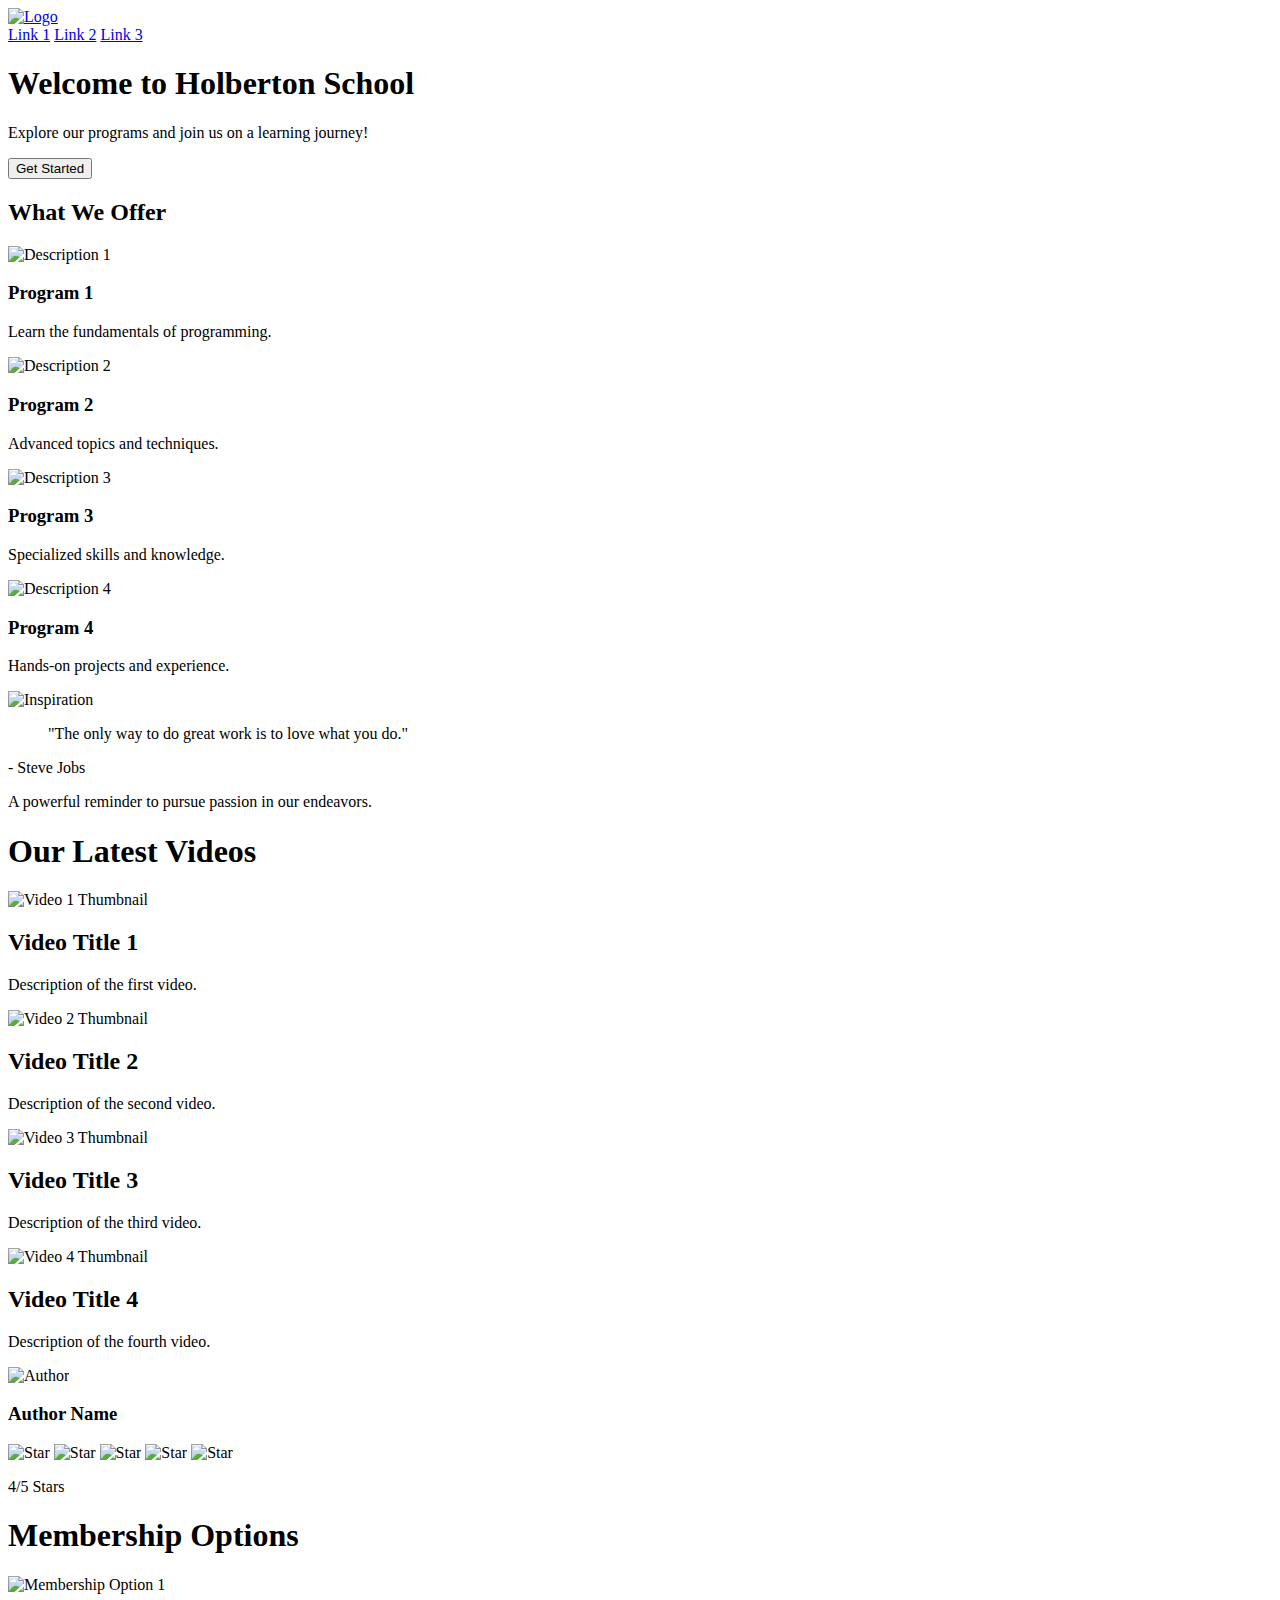
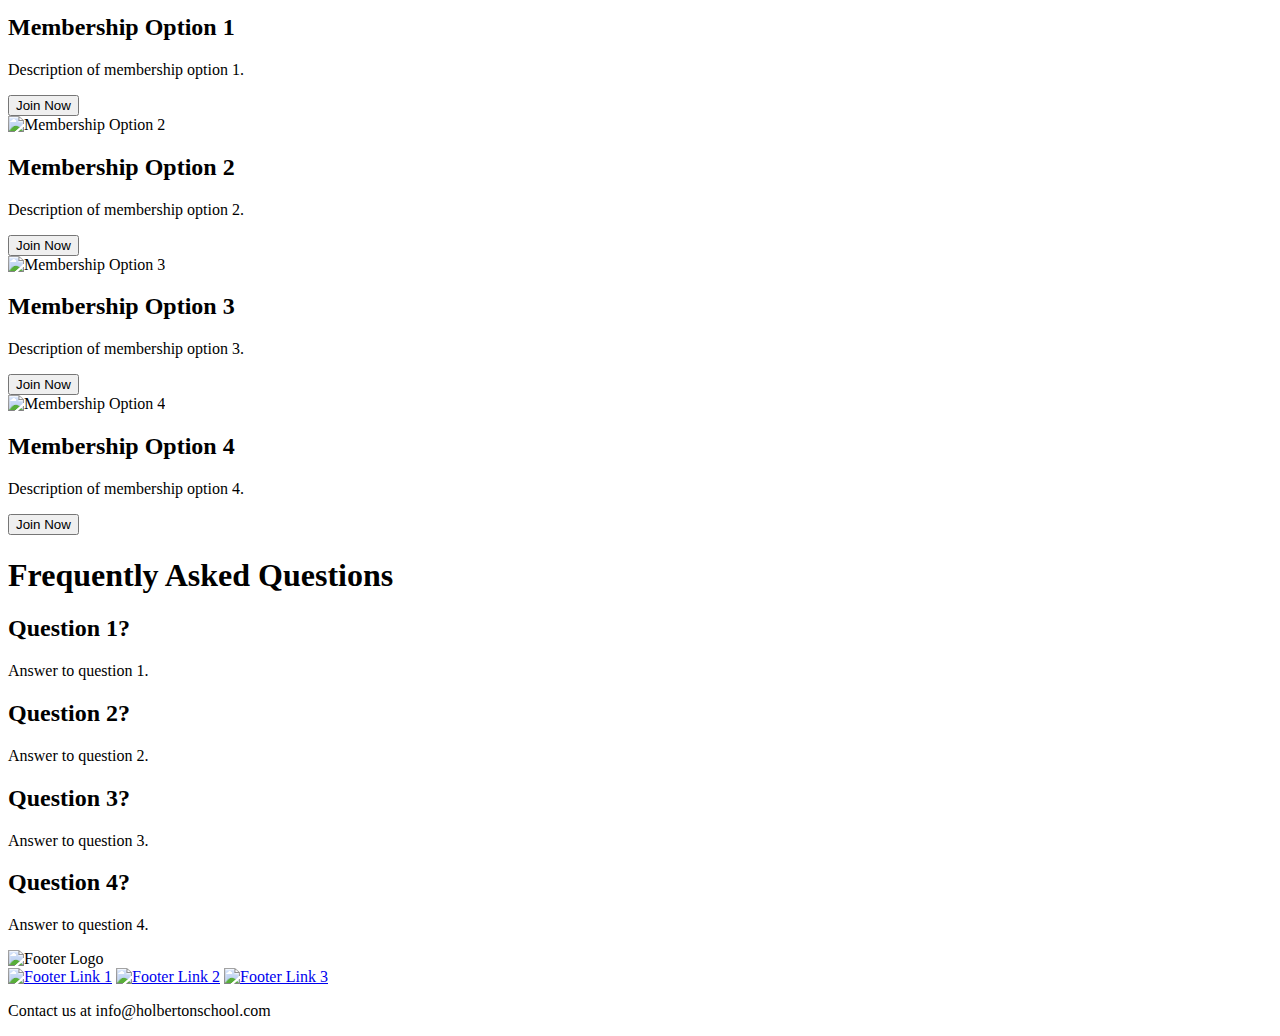
==== css_advanced/index.html @ cd51c235 "task 0" ====
<!DOCTYPE html>
<html lang="en">
<head>
    <meta charset="UTF-8">
    <meta name="viewport" content="width=device-width, initial-scale=1.0">
    <title>Holberton School</title>
</head>
<body>
    <header>
        <div>
            <a href="/">
                <img src="logo.png" alt="Logo" />
            </a>
            <div>
                <a href="#link1">Link 1</a>
                <a href="#link2">Link 2</a>
                <a href="#link3">Link 3</a>
            <div>
        </div>

        <section>
            <!-- First Block -->
            <div>
                <h1>Welcome to Holberton School</h1>
                <p>Explore our programs and join us on a learning journey!</p>
                <button>Get Started</button>
            </div>

            <!-- Second Block -->
            <div>
                <h2>What We Offer</h2>
                <div>
                    <!-- Each block within the second section -->
                    <div>
                        <img src="images/image3.jpg" alt="Description 1" />
                        <h3>Program 1</h3>
                        <p>Learn the fundamentals of programming.</p>
                    </div>
                    <div>
                        <img src="images/image4.jpg" alt="Description 2" />
                        <h3>Program 2</h3>
                        <p>Advanced topics and techniques.</p>
                    </div>
                    <div>
                        <img src="images/image5.jpg" alt="Description 3" />
                        <h3>Program 3</h3>
                        <p>Specialized skills and knowledge.</p>
                    </div>
                    <div>
                        <img src="images/image5.jpg" alt="Description 4" />
                        <h3>Program 4</h3>
                        <p>Hands-on projects and experience.</p>
                    </div>
                </div>
            </div>
        </section>
    </header>
    
    <main>
        <!-- Quote Section -->
        <section>
            <div>
                <img src="images/quote-image.jpg" alt="Inspiration" />
                <div>
                    <blockquote>
                        "The only way to do great work is to love what you do."
                    </blockquote>
                    <p>- Steve Jobs</p>
                    <p>A powerful reminder to pursue passion in our endeavors.</p>
                </div>
            </div>
        </section>

        <!-- Videos Section -->
        <section>
            <h1>Our Latest Videos</h1>
            <div>
                <!-- Video Block 1 -->
                <div>
                    <img src="images/video1-thumbnail.jpg" alt="Video 1 Thumbnail" />
                    <h2>Video Title 1</h2>
                    <p>Description of the first video.</p>
                </div>
                <!-- Video Block 2 -->
                <div>
                    <img src="images/video2-thumbnail.jpg" alt="Video 2 Thumbnail" />
                    <h2>Video Title 2</h2>
                    <p>Description of the second video.</p>
                </div>
                <!-- Video Block 3 -->
                <div>
                    <img src="images/video3-thumbnail.jpg" alt="Video 3 Thumbnail" />
                    <h2>Video Title 3</h2>
                    <p>Description of the third video.</p>
                </div>
                <!-- Video Block 4 -->
                <div>
                    <img src="images/video4-thumbnail.jpg" alt="Video 4 Thumbnail" />
                    <h2>Video Title 4</h2>
                    <p>Description of the fourth video.</p>
                </div>
            </div>

            <!-- Author Information -->
            <div>
                <img src="images/author-image.jpg" alt="Author" />
                <h3>Author Name</h3>
                <div>
                    <!-- Star images for rating -->
                    <img src="images/star-filled.jpg" alt="Star" />
                    <img src="images/star-filled.jpg" alt="Star" />
                    <img src="images/star-filled.jpg" alt="Star" />
                    <img src="images/star-filled.jpg" alt="Star" />
                    <img src="images/star-empty.jpg" alt="Star" />
                    <p>4/5 Stars</p>
                </div>
            </div>
        </section>

        <!-- Membership Section -->
        <section>
            <h1>Membership Options</h1>
            <div>
                <!-- Membership Block 1 -->
                <div>
                    <img src="images/membership1.jpg" alt="Membership Option 1" />
                    <h2>Membership Option 1</h2>
                    <p>Description of membership option 1.</p>
                    <button>Join Now</button>
                </div>
                <!-- Membership Block 2 -->
                <div>
                    <img src="images/membership2.jpg" alt="Membership Option 2" />
                    <h2>Membership Option 2</h2>
                    <p>Description of membership option 2.</p>
                    <button>Join Now</button>
                </div>
                <!-- Membership Block 3 -->
                <div>
                    <img src="images/membership3.jpg" alt="Membership Option 3" />
                    <h2>Membership Option 3</h2>
                    <p>Description of membership option 3.</p>
                    <button>Join Now</button>
                </div>
                <!-- Membership Block 4 -->
                <div>
                    <img src="images/membership4.jpg" alt="Membership Option 4" />
                    <h2>Membership Option 4</h2>
                    <p>Description of membership option 4.</p>
                    <button>Join Now</button>
                </div>
            </div>
        </section>

        <!-- FAQ Section -->
        <section>
            <h1>Frequently Asked Questions</h1>
            <div>
                <!-- Row Block 1 -->
                <div>
                    <!-- Item Block 1 -->
                    <div>
                        <h2>Question 1?</h2>
                        <p>Answer to question 1.</p>
                    </div>
                    <!-- Item Block 2 -->
                    <div>
                        <h2>Question 2?</h2>
                        <p>Answer to question 2.</p>
                    </div>
                </div>
                <!-- Row Block 2 -->
                <div>
                    <!-- Item Block 3 -->
                    <div>
                        <h2>Question 3?</h2>
                        <p>Answer to question 3.</p>
                    </div>
                    <!-- Item Block 4 -->
                    <div>
                        <h2>Question 4?</h2>
                        <p>Answer to question 4.</p>
                    </div>
                </div>
            </div>
        </section>
    </main>

    <!-- Footer -->
    <footer>
        <div>
            <div>
                <img src="images/footer-logo.png" alt="Footer Logo" />
                <div>
                    <a href="#"><img src="images/footer-link1.jpg" alt="Footer Link 1" /></a>
                    <a href="#"><img src="images/footer-link2.jpg" alt="Footer Link 2" /></a>
                    <a href="#"><img src="images/footer-link3.jpg" alt="Footer Link 3" /></a>
                    <p>Contact us at info@holbertonschool.com</p>
                </div>
            </div>
        </div>
    </footer>
</body>
</html>
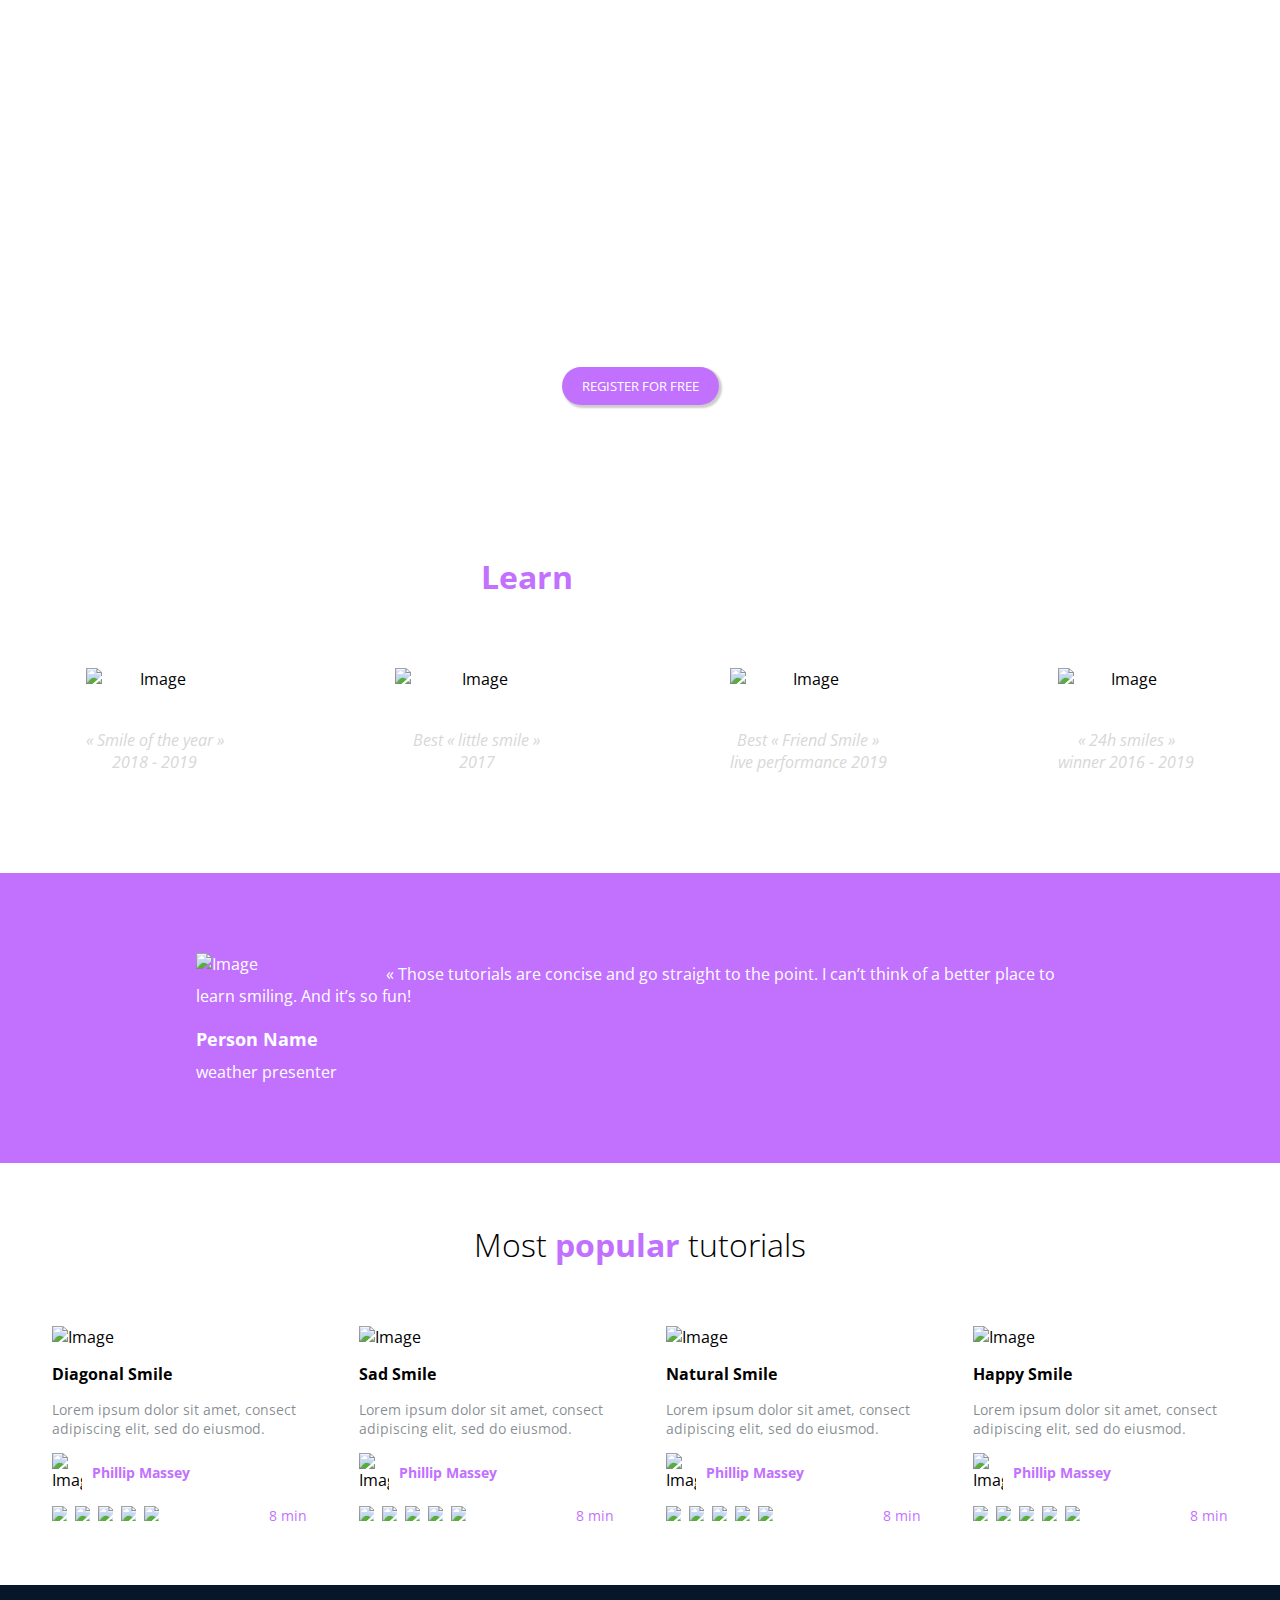
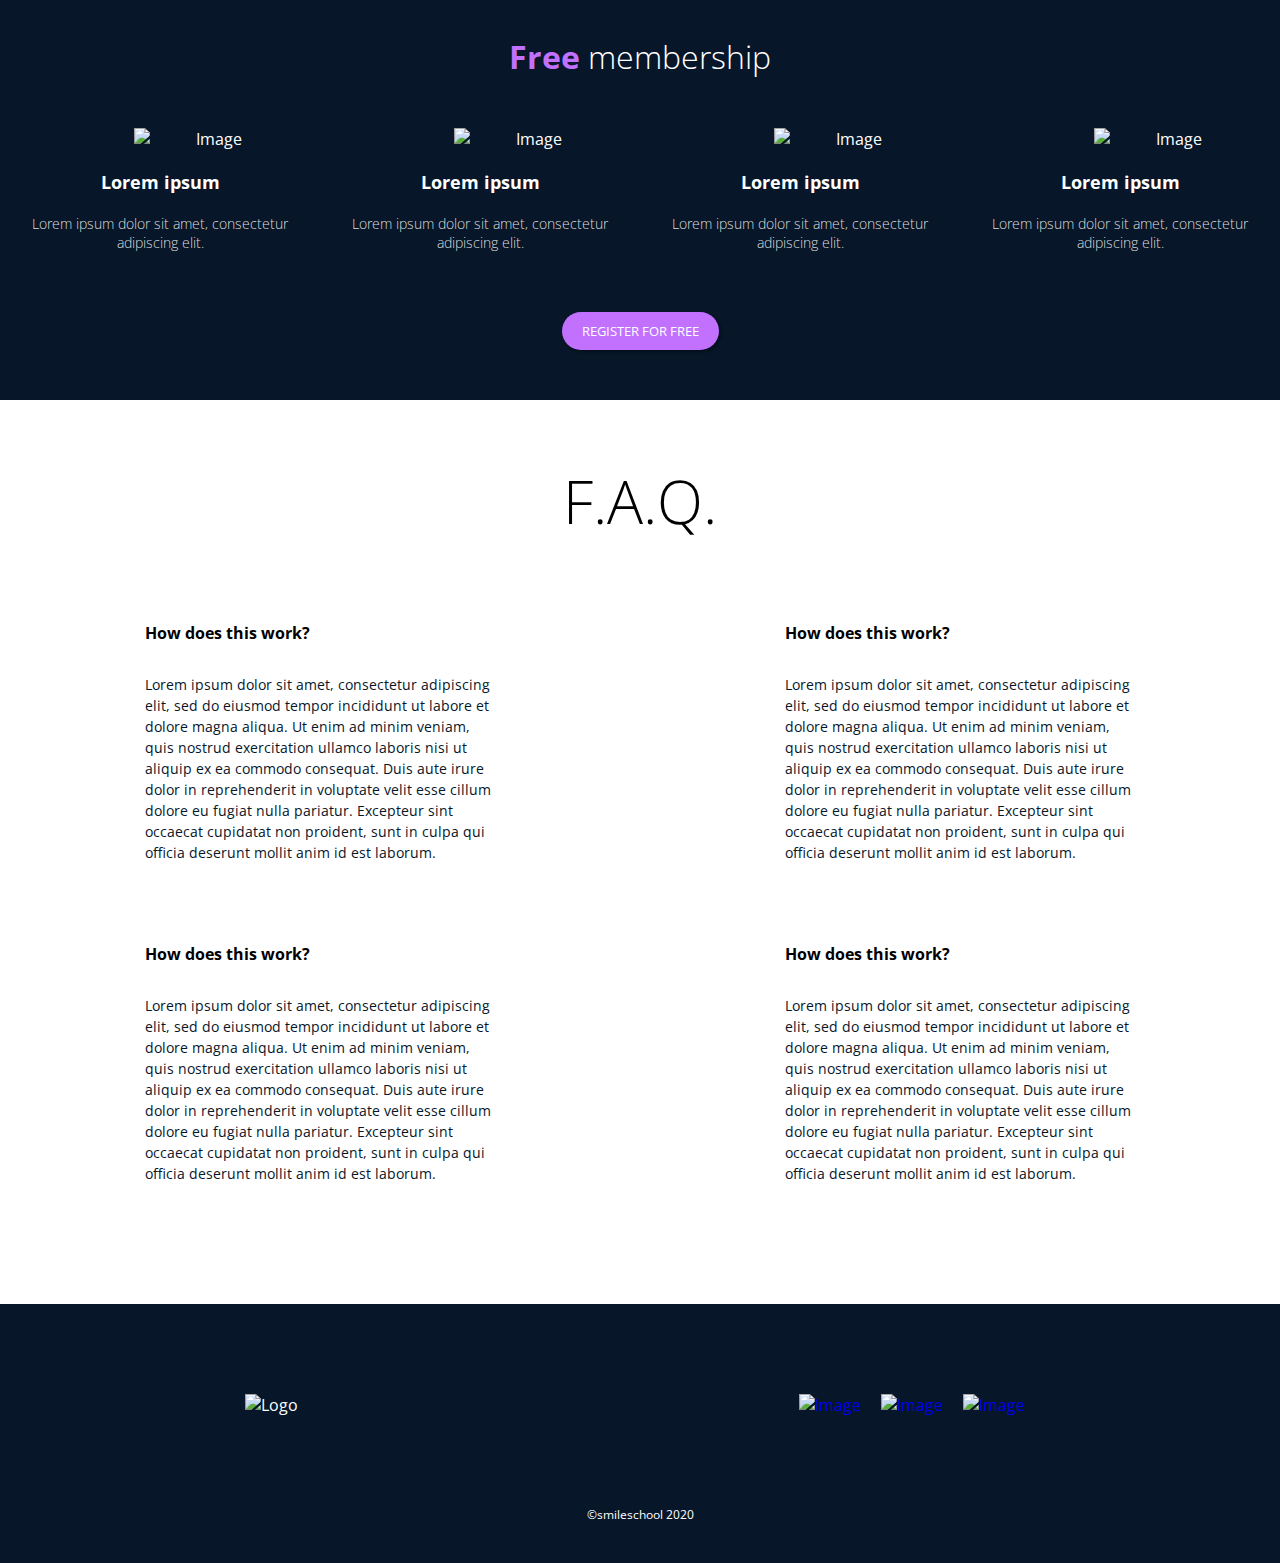
==== commit 129ddf82: "Add all the tasks" ====
--- a/css_advanced/index.html
+++ b/css_advanced/index.html
@@ -1,204 +1,355 @@
 <!DOCTYPE html>
 <html lang="en">
-<head>
-    <meta charset="UTF-8">
-    <meta name="viewport" content="width=device-width, initial-scale=1.0">
-    <title>Holberton School</title>
-</head>
-<body>
-    <header>
-        <div>
-            <a href="/">
-                <img src="logo.png" alt="Logo" />
-            </a>
+    <head>
+        <meta charset="UTF-8" />
+        <meta name="viewport" content="width=device-width, initial-scale=1.0" />
+        <title>Document</title>
+        <link rel="stylesheet" href="styles.css" />
+    </head>
+    <body>
+        <header>
             <div>
-                <a href="#link1">Link 1</a>
-                <a href="#link2">Link 2</a>
-                <a href="#link3">Link 3</a>
+                <a href="#"><img src="./assets/logo.png" alt="" /></a>
+                <div>
+                    <a href="#">Courses</a>
+                    <a href="#">Pricing</a>
+                    <a href="#">Login</a>
+                </div>
+            </div>
+        </header>
+
+        <main>
+            <section>
+                <div>
+                    <h1>Get schooled</h1>
+                    <p class="sub-title">Smiles Grin Laugh</p>
+                    <button>Register for free</button>
+                </div>
+
+                <div>
+                    <h2><span>Learn</span> from the pros</h2>
+
+                    <div>
+                        <div>
+                            <img src="./assets/1.png" alt="Image" />
+                            <h3>Phillip Massey</h3>
+                            <p>
+                                « Smile of the year » <br />
+                                2018 - 2019
+                            </p>
+                        </div>
+
+                        <div>
+                            <img src="./assets/2.png" alt="Image" />
+                            <h3>Nannie Lawrence</h3>
+                            <p>
+                                Best « little smile » <br />
+                                2017
+                            </p>
+                        </div>
+
+                        <div>
+                            <img src="./assets/3.png" alt="Image" />
+                            <h3>Bruce Walters</h3>
+                            <p>
+                                Best « Friend Smile » <br />
+                                live performance 2019
+                            </p>
+                        </div>
+
+                        <div>
+                            <img src="./assets/4.png" alt="Image" />
+                            <h3>Henry Hughes</h3>
+                            <p>
+                                « 24h smiles » <br />
+                                winner 2016 - 2019
+                            </p>
+                        </div>
+                    </div>
+                </div>
+            </section>
+
+            <section>
+                <div>
+                    <img src="./assets/5.png" alt="Image" />
+                    <div>
+                        <blockquote>
+                            « Those tutorials are concise and go straight to the
+                            point. I can’t think of a better place to learn
+                            smiling. And it’s so fun!
+                        </blockquote>
+                        <p class="author">Person Name</p>
+                        <p>weather presenter</p>
+                    </div>
+                </div>
+            </section>
+
+            <section>
+                <h1>Most <span>popular</span> tutorials</h1>
+
+                <div class="vd-block">
+                    <!-- Video block -->
+                    <div class="vd">
+                        <img src="./assets/6.png" alt="Image" />
+                        <h2>Diagonal Smile</h2>
+                        <p>
+                            Lorem ipsum dolor sit amet, consect adipiscing elit,
+                            sed do eiusmod.
+                        </p>
+                        <!-- Block for Author -->
+                        <div class="vd-author">
+                            <img src="./assets/1.png" alt="Image" />
+                            <h3>Phillip Massey</h3>
+                        </div>
+                        <!-- Block for rating -->
+                        <div class="vd-rat">
+                            <div>
+                                <img src="./assets/star.png" alt="Star" />
+                                <img src="./assets/star.png" alt="Star" />
+                                <img src="./assets/star.png" alt="Star" />
+                                <img src="./assets/star.png" alt="Star" />
+                                <img src="./assets/blank_star.png" alt="Star" />
+                            </div>
+                            <p>8 min</p>
+                        </div>
+                    </div>
+
+                    <!-- Video block -->
+                    <div class="vd">
+                        <img src="./assets/7.png" alt="Image" />
+                        <h2>Sad Smile</h2>
+                        <p>
+                            Lorem ipsum dolor sit amet, consect adipiscing elit,
+                            sed do eiusmod.
+                        </p>
+                        <!-- Block for Author -->
+                        <div class="vd-author">
+                            <img src="./assets/1.png" alt="Image" />
+                            <h3>Phillip Massey</h3>
+                        </div>
+                        <!-- Block for rating -->
+                        <div class="vd-rat">
+                            <div>
+                                <img src="./assets/star.png" alt="Star" />
+                                <img src="./assets/star.png" alt="Star" />
+                                <img src="./assets/star.png" alt="Star" />
+                                <img src="./assets/star.png" alt="Star" />
+                                <img src="./assets/blank_star.png" alt="Star" />
+                            </div>
+                            <p>8 min</p>
+                        </div>
+                    </div>
+
+                    <!-- Video block -->
+                    <div class="vd">
+                        <img src="./assets/8.png" alt="Image" />
+                        <h2>Natural Smile</h2>
+                        <p>
+                            Lorem ipsum dolor sit amet, consect adipiscing elit,
+                            sed do eiusmod.
+                        </p>
+                        <!-- Block for Author -->
+                        <div class="vd-author">
+                            <img src="./assets/1.png" alt="Image" />
+                            <h3>Phillip Massey</h3>
+                        </div>
+                        <!-- Block for rating -->
+                        <div class="vd-rat">
+                            <div>
+                                <img src="./assets/star.png" alt="Star" />
+                                <img src="./assets/star.png" alt="Star" />
+                                <img src="./assets/star.png" alt="Star" />
+                                <img src="./assets/star.png" alt="Star" />
+                                <img src="./assets/blank_star.png" alt="Star" />
+                            </div>
+                            <p>8 min</p>
+                        </div>
+                    </div>
+
+                    <!-- Video block -->
+                    <div class="vd">
+                        <img src="./assets/9.png" alt="Image" />
+                        <h2>Happy Smile</h2>
+                        <p>
+                            Lorem ipsum dolor sit amet, consect adipiscing elit,
+                            sed do eiusmod.
+                        </p>
+                        <!-- Block for Author -->
+                        <div class="vd-author">
+                            <img src="./assets/1.png" alt="Image" />
+                            <h3>Phillip Massey</h3>
+                        </div>
+                        <!-- Block for rating -->
+                        <div class="vd-rat">
+                            <div>
+                                <img src="./assets/star.png" alt="Star" />
+                                <img src="./assets/star.png" alt="Star" />
+                                <img src="./assets/star.png" alt="Star" />
+                                <img src="./assets/star.png" alt="Star" />
+                                <img src="./assets/blank_star.png" alt="Star" />
+                            </div>
+                            <p>8 min</p>
+                        </div>
+                    </div>
+                </div>
+            </section>
+
+            <!-- Membership section -->
+            <section>
+                <h1><span>Free</span> membership</h1>
+
+                <div>
+                    <!-- Membership block -->
+                    <div>
+                        <img src="./assets/smile.png" alt="Image" />
+                        <h2>Lorem ipsum</h2>
+                        <p>
+                            Lorem ipsum dolor sit amet, consectetur adipiscing
+                            elit.
+                        </p>
+                    </div>
+
+                    <!-- Membership block -->
+                    <div>
+                        <img src="./assets/smile.png" alt="Image" />
+                        <h2>Lorem ipsum</h2>
+                        <p>
+                            Lorem ipsum dolor sit amet, consectetur adipiscing
+                            elit.
+                        </p>
+                    </div>
+
+                    <!-- Membership block -->
+                    <div>
+                        <img src="./assets/smile.png" alt="Image" />
+                        <h2>Lorem ipsum</h2>
+                        <p>
+                            Lorem ipsum dolor sit amet, consectetur adipiscing
+                            elit.
+                        </p>
+                    </div>
+
+                    <!-- Membership block -->
+                    <div>
+                        <img src="./assets/smile.png" alt="Image" />
+                        <h2>Lorem ipsum</h2>
+                        <p>
+                            Lorem ipsum dolor sit amet, consectetur adipiscing
+                            elit.
+                        </p>
+                    </div>
+                </div>
+
+                <button>REGISTER FOR FREE</button>
+            </section>
+
+            <!-- FAQ Section -->
+            <section>
+                <h1 class="title">F.A.Q.</h1>
+
+                <div class="block">
+                    <!-- Row block -->
+                    <div class="row">
+                        <!-- item block -->
+                        <div>
+                            <h2>How does this work?</h2>
+                            <p>
+                                Lorem ipsum dolor sit amet, consectetur
+                                adipiscing elit, sed do eiusmod tempor
+                                incididunt ut labore et dolore magna aliqua. Ut
+                                enim ad minim veniam, quis nostrud exercitation
+                                ullamco laboris nisi ut aliquip ex ea commodo
+                                consequat. Duis aute irure dolor in
+                                reprehenderit in voluptate velit esse cillum
+                                dolore eu fugiat nulla pariatur. Excepteur sint
+                                occaecat cupidatat non proident, sunt in culpa
+                                qui officia deserunt mollit anim id est laborum.
+                            </p>
+                        </div>
+
+                        <!-- item block -->
+                        <div>
+                            <h2>How does this work?</h2>
+                            <p>
+                                Lorem ipsum dolor sit amet, consectetur
+                                adipiscing elit, sed do eiusmod tempor
+                                incididunt ut labore et dolore magna aliqua. Ut
+                                enim ad minim veniam, quis nostrud exercitation
+                                ullamco laboris nisi ut aliquip ex ea commodo
+                                consequat. Duis aute irure dolor in
+                                reprehenderit in voluptate velit esse cillum
+                                dolore eu fugiat nulla pariatur. Excepteur sint
+                                occaecat cupidatat non proident, sunt in culpa
+                                qui officia deserunt mollit anim id est laborum.
+                            </p>
+                        </div>
+                    </div>
+
+                    <!-- Row block -->
+                    <div class="row">
+                        <!-- item block -->
+                        <div>
+                            <h2>How does this work?</h2>
+                            <p>
+                                Lorem ipsum dolor sit amet, consectetur
+                                adipiscing elit, sed do eiusmod tempor
+                                incididunt ut labore et dolore magna aliqua. Ut
+                                enim ad minim veniam, quis nostrud exercitation
+                                ullamco laboris nisi ut aliquip ex ea commodo
+                                consequat. Duis aute irure dolor in
+                                reprehenderit in voluptate velit esse cillum
+                                dolore eu fugiat nulla pariatur. Excepteur sint
+                                occaecat cupidatat non proident, sunt in culpa
+                                qui officia deserunt mollit anim id est laborum.
+                            </p>
+                        </div>
+
+                        <!-- item block -->
+                        <div>
+                            <h2>How does this work?</h2>
+                            <p>
+                                Lorem ipsum dolor sit amet, consectetur
+                                adipiscing elit, sed do eiusmod tempor
+                                incididunt ut labore et dolore magna aliqua. Ut
+                                enim ad minim veniam, quis nostrud exercitation
+                                ullamco laboris nisi ut aliquip ex ea commodo
+                                consequat. Duis aute irure dolor in
+                                reprehenderit in voluptate velit esse cillum
+                                dolore eu fugiat nulla pariatur. Excepteur sint
+                                occaecat cupidatat non proident, sunt in culpa
+                                qui officia deserunt mollit anim id est laborum.
+                            </p>
+                        </div>
+                    </div>
+                </div>
+            </section>
+        </main>
+
+        <footer>
             <div>
-        </div>
-
-        <section>
-            <!-- First Block -->
-            <div>
-                <h1>Welcome to Holberton School</h1>
-                <p>Explore our programs and join us on a learning journey!</p>
-                <button>Get Started</button>
+                <!-- row block -->
+                <div class="block">
+                    <div>
+                        <img src="./assets/logo.png" alt="Logo" />
+                    </div>
+
+                    <!-- block -->
+                    <div>
+                        <a href="#"
+                            ><img src="./assets/Facebook_White.png" alt="Image"
+                        /></a>
+                        <a href="#"
+                            ><img src="./assets/Twitter_White.png" alt="Image"
+                        /></a>
+                        <a href="#"
+                            ><img
+                                src="./assets/Instagram_White.png"
+                                alt="Image"
+                        /></a>
+                    </div>
+                </div>
+                <p>©smileschool 2020</p>
             </div>
-
-            <!-- Second Block -->
-            <div>
-                <h2>What We Offer</h2>
-                <div>
-                    <!-- Each block within the second section -->
-                    <div>
-                        <img src="images/image3.jpg" alt="Description 1" />
-                        <h3>Program 1</h3>
-                        <p>Learn the fundamentals of programming.</p>
-                    </div>
-                    <div>
-                        <img src="images/image4.jpg" alt="Description 2" />
-                        <h3>Program 2</h3>
-                        <p>Advanced topics and techniques.</p>
-                    </div>
-                    <div>
-                        <img src="images/image5.jpg" alt="Description 3" />
-                        <h3>Program 3</h3>
-                        <p>Specialized skills and knowledge.</p>
-                    </div>
-                    <div>
-                        <img src="images/image5.jpg" alt="Description 4" />
-                        <h3>Program 4</h3>
-                        <p>Hands-on projects and experience.</p>
-                    </div>
-                </div>
-            </div>
-        </section>
-    </header>
-    
-    <main>
-        <!-- Quote Section -->
-        <section>
-            <div>
-                <img src="images/quote-image.jpg" alt="Inspiration" />
-                <div>
-                    <blockquote>
-                        "The only way to do great work is to love what you do."
-                    </blockquote>
-                    <p>- Steve Jobs</p>
-                    <p>A powerful reminder to pursue passion in our endeavors.</p>
-                </div>
-            </div>
-        </section>
-
-        <!-- Videos Section -->
-        <section>
-            <h1>Our Latest Videos</h1>
-            <div>
-                <!-- Video Block 1 -->
-                <div>
-                    <img src="images/video1-thumbnail.jpg" alt="Video 1 Thumbnail" />
-                    <h2>Video Title 1</h2>
-                    <p>Description of the first video.</p>
-                </div>
-                <!-- Video Block 2 -->
-                <div>
-                    <img src="images/video2-thumbnail.jpg" alt="Video 2 Thumbnail" />
-                    <h2>Video Title 2</h2>
-                    <p>Description of the second video.</p>
-                </div>
-                <!-- Video Block 3 -->
-                <div>
-                    <img src="images/video3-thumbnail.jpg" alt="Video 3 Thumbnail" />
-                    <h2>Video Title 3</h2>
-                    <p>Description of the third video.</p>
-                </div>
-                <!-- Video Block 4 -->
-                <div>
-                    <img src="images/video4-thumbnail.jpg" alt="Video 4 Thumbnail" />
-                    <h2>Video Title 4</h2>
-                    <p>Description of the fourth video.</p>
-                </div>
-            </div>
-
-            <!-- Author Information -->
-            <div>
-                <img src="images/author-image.jpg" alt="Author" />
-                <h3>Author Name</h3>
-                <div>
-                    <!-- Star images for rating -->
-                    <img src="images/star-filled.jpg" alt="Star" />
-                    <img src="images/star-filled.jpg" alt="Star" />
-                    <img src="images/star-filled.jpg" alt="Star" />
-                    <img src="images/star-filled.jpg" alt="Star" />
-                    <img src="images/star-empty.jpg" alt="Star" />
-                    <p>4/5 Stars</p>
-                </div>
-            </div>
-        </section>
-
-        <!-- Membership Section -->
-        <section>
-            <h1>Membership Options</h1>
-            <div>
-                <!-- Membership Block 1 -->
-                <div>
-                    <img src="images/membership1.jpg" alt="Membership Option 1" />
-                    <h2>Membership Option 1</h2>
-                    <p>Description of membership option 1.</p>
-                    <button>Join Now</button>
-                </div>
-                <!-- Membership Block 2 -->
-                <div>
-                    <img src="images/membership2.jpg" alt="Membership Option 2" />
-                    <h2>Membership Option 2</h2>
-                    <p>Description of membership option 2.</p>
-                    <button>Join Now</button>
-                </div>
-                <!-- Membership Block 3 -->
-                <div>
-                    <img src="images/membership3.jpg" alt="Membership Option 3" />
-                    <h2>Membership Option 3</h2>
-                    <p>Description of membership option 3.</p>
-                    <button>Join Now</button>
-                </div>
-                <!-- Membership Block 4 -->
-                <div>
-                    <img src="images/membership4.jpg" alt="Membership Option 4" />
-                    <h2>Membership Option 4</h2>
-                    <p>Description of membership option 4.</p>
-                    <button>Join Now</button>
-                </div>
-            </div>
-        </section>
-
-        <!-- FAQ Section -->
-        <section>
-            <h1>Frequently Asked Questions</h1>
-            <div>
-                <!-- Row Block 1 -->
-                <div>
-                    <!-- Item Block 1 -->
-                    <div>
-                        <h2>Question 1?</h2>
-                        <p>Answer to question 1.</p>
-                    </div>
-                    <!-- Item Block 2 -->
-                    <div>
-                        <h2>Question 2?</h2>
-                        <p>Answer to question 2.</p>
-                    </div>
-                </div>
-                <!-- Row Block 2 -->
-                <div>
-                    <!-- Item Block 3 -->
-                    <div>
-                        <h2>Question 3?</h2>
-                        <p>Answer to question 3.</p>
-                    </div>
-                    <!-- Item Block 4 -->
-                    <div>
-                        <h2>Question 4?</h2>
-                        <p>Answer to question 4.</p>
-                    </div>
-                </div>
-            </div>
-        </section>
-    </main>
-
-    <!-- Footer -->
-    <footer>
-        <div>
-            <div>
-                <img src="images/footer-logo.png" alt="Footer Logo" />
-                <div>
-                    <a href="#"><img src="images/footer-link1.jpg" alt="Footer Link 1" /></a>
-                    <a href="#"><img src="images/footer-link2.jpg" alt="Footer Link 2" /></a>
-                    <a href="#"><img src="images/footer-link3.jpg" alt="Footer Link 3" /></a>
-                    <p>Contact us at info@holbertonschool.com</p>
-                </div>
-            </div>
-        </div>
-    </footer>
-</body>
-</html>
+        </footer>
+    </body>
+</html>--- a/css_advanced/styles.css
+++ b/css_advanced/styles.css
@@ -0,0 +1,347 @@
+@import url("https://fonts.googleapis.com/css2?family=Open+Sans&display=swap");
+
+* {
+    padding: 0;
+    margin: 0;
+    text-decoration: none;
+    font-family: "Open Sans", sans-serif;
+}
+
+body {
+    background-image: url("./assets/background.png");
+    background-repeat: no-repeat;
+    max-height: 100vh;
+    background-position: start;
+    background-size: cover;
+}
+
+/* Start in Header */
+
+header {
+    text-transform: uppercase;
+}
+
+header div {
+    color: white;
+    display: flex;
+    justify-content: space-between;
+    align-items: center;
+    padding: 20px 50px;
+}
+
+header div div a {
+    color: white;
+    margin: 0 30px;
+}
+
+/* End Header Style */
+
+/* Start in first section */
+
+section:nth-child(1) div:nth-child(1) {
+    margin: 60px 0;
+    text-align: center;
+}
+
+section:nth-child(1) div:nth-child(1) h1 {
+    font-size: 120px;
+    color: white;
+}
+
+.sub-title {
+    text-transform: uppercase;
+    color: white;
+    word-spacing: 60px;
+}
+
+/* section:nth-child(1) div:nth-child(1) button { */
+button {
+    background-color: #c271ff;
+    color: white;
+    padding: 10px 20px;
+    margin: 20px;
+    border: 0;
+    border-radius: 20px;
+    text-transform: uppercase;
+    box-shadow: 2px 2px 2px 1px rgba(0, 0, 0, 0.2);
+}
+
+section:nth-child(1) div:nth-child(2) {
+    text-align: center;
+    padding-bottom: 10px;
+}
+
+section:nth-child(1) div:nth-child(2) h2 {
+    padding-top: 70px;
+    font-size: 32px;
+    color: white;
+}
+
+section:nth-child(1) div:nth-child(2) h2 span {
+    color: #c271ff;
+}
+
+section:nth-child(1) div:nth-child(2) div {
+    display: flex;
+    justify-content: space-around;
+    margin: 50px 0;
+}
+
+section:nth-child(1) div:nth-child(2) div div {
+    margin: 20px;
+}
+
+section:nth-child(1) div:nth-child(2) div div,
+img,
+h3,
+p {
+    display: block;
+}
+
+section:nth-child(1) div:nth-child(2) div div h3 {
+    font: bold;
+    color: white;
+    margin: 0.45rem 0;
+}
+
+section:nth-child(1) div:nth-child(2) div div p {
+    color: rgb(215, 215, 215);
+    font-style: italic;
+}
+
+/* End first section */
+
+/* Start Second section */
+
+section:nth-child(2) {
+    background-color: #c271ff;
+    display: flex;
+    justify-content: space-evenly;
+    align-items: center;
+    padding: 80px 0;
+}
+
+section:nth-child(2) div:nth-child(1) {
+    color: white;
+}
+
+section:nth-child(2) blockquote {
+    margin-top: 10px;
+}
+
+.author {
+    font-weight: bold;
+    font-size: large;
+    margin: 20px 0 10px 0;
+}
+
+section:nth-child(2) img {
+    width: 160px;
+    float: left;
+    margin-right: 30px;
+}
+
+/* End Second section */
+
+/* Start third section */
+
+section:nth-child(3) {
+    text-align: center;
+    padding-bottom: 30px;
+}
+
+section:nth-child(3) h1 {
+    font-size: 32px;
+    font-weight: 300;
+    margin: 60px 0;
+}
+
+section:nth-child(3) h1 span {
+    font-weight: bold;
+    color: #c271ff;
+}
+
+.vd-block {
+    display: flex;
+    justify-content: space-evenly;
+    text-align: left;
+}
+
+.vd {
+    max-width: 255px;
+}
+
+.vd h2 {
+    font-size: 16px;
+    margin: 15px 0;
+}
+
+.vd p {
+    color: #07162980;
+    font-size: 14px;
+    margin-bottom: 15px;
+}
+
+.vd-author {
+    display: flex;
+    align-items: center;
+}
+
+.vd-author img {
+    width: 30px;
+}
+
+.vd-author h3 {
+    font-size: 14px;
+    margin-left: 10px;
+    color: #c271ff;
+}
+
+.vd-rat {
+    display: flex;
+    margin: 15px 0;
+    justify-content: space-between;
+}
+
+.vd-rat div img {
+    width: 15px;
+    height: 15px;
+    margin-right: 8px;
+}
+
+.vd-rat div {
+    display: flex;
+}
+
+.vd-rat p {
+    color: #c271ff;
+}
+
+/* End third section */
+
+/* Start membership section */
+
+section:nth-child(4) {
+    text-align: center;
+    background-color: #071629;
+    color: white;
+}
+
+section:nth-child(4) h1 {
+    padding: 50px 0;
+    font-weight: 300;
+}
+
+section:nth-child(4) h1 span {
+    font-weight: bold;
+    color: #c271ff;
+}
+
+section:nth-child(4) div {
+    display: flex;
+    justify-content: space-around;
+}
+
+section:nth-child(4) div div,
+img,
+h2,
+p {
+    display: block;
+}
+
+section:nth-child(4) div div {
+    max-width: 257px;
+}
+
+section:nth-child(4) div div img {
+    text-align: center;
+    margin-left: 40%;
+}
+
+section:nth-child(4) div div h2 {
+    margin: 20px 0;
+    font-size: 18px;
+}
+
+section:nth-child(4) div div p {
+    font-size: 14px;
+    font-weight: 300;
+    color: rgb(221, 221, 221);
+}
+
+section:nth-child(4) button {
+    margin: 60px 0 50px 0;
+}
+
+/* End membership section */
+
+/* Start FAQ section */
+
+section:nth-child(5) {
+    margin: 0 0 60px 0;
+    text-align: center;
+}
+
+section:nth-child(5) .title {
+    font-size: 60px;
+    font-weight: 300;
+    margin: 60px 0;
+}
+
+section:nth-child(5) .block .row {
+    display: flex;
+    justify-content: space-around;
+}
+
+section:nth-child(5) .block .row div {
+    text-align: left;
+    max-width: 350px;
+    margin-bottom: 60px;
+}
+
+section:nth-child(5) .block .row div h2 {
+    margin: 20px 0 30px 0;
+    font-size: 16px;
+    font-weight: 700;
+}
+
+section:nth-child(5) .block .row div p {
+    font-size: 14px;
+    font-weight: 400;
+    color: #071629;
+    line-height: 1.5;
+}
+
+/* End FAQ section */
+
+/* Start in Footer */
+
+footer {
+    background-color: #071629;
+    color: white;
+}
+
+footer .block {
+    display: flex;
+    justify-content: space-around;
+    padding: 90px 0;
+    text-align: center;
+}
+
+footer .block div:nth-child(2) {
+    display: flex;
+}
+
+footer .block div:nth-child(2) a {
+    margin: 0 10px;
+}
+
+footer p {
+    text-align: center;
+    color: white;
+    font-size: 12px;
+    font-weight: 400;
+    padding-bottom: 40px;
+}
+
+/* End in Footer */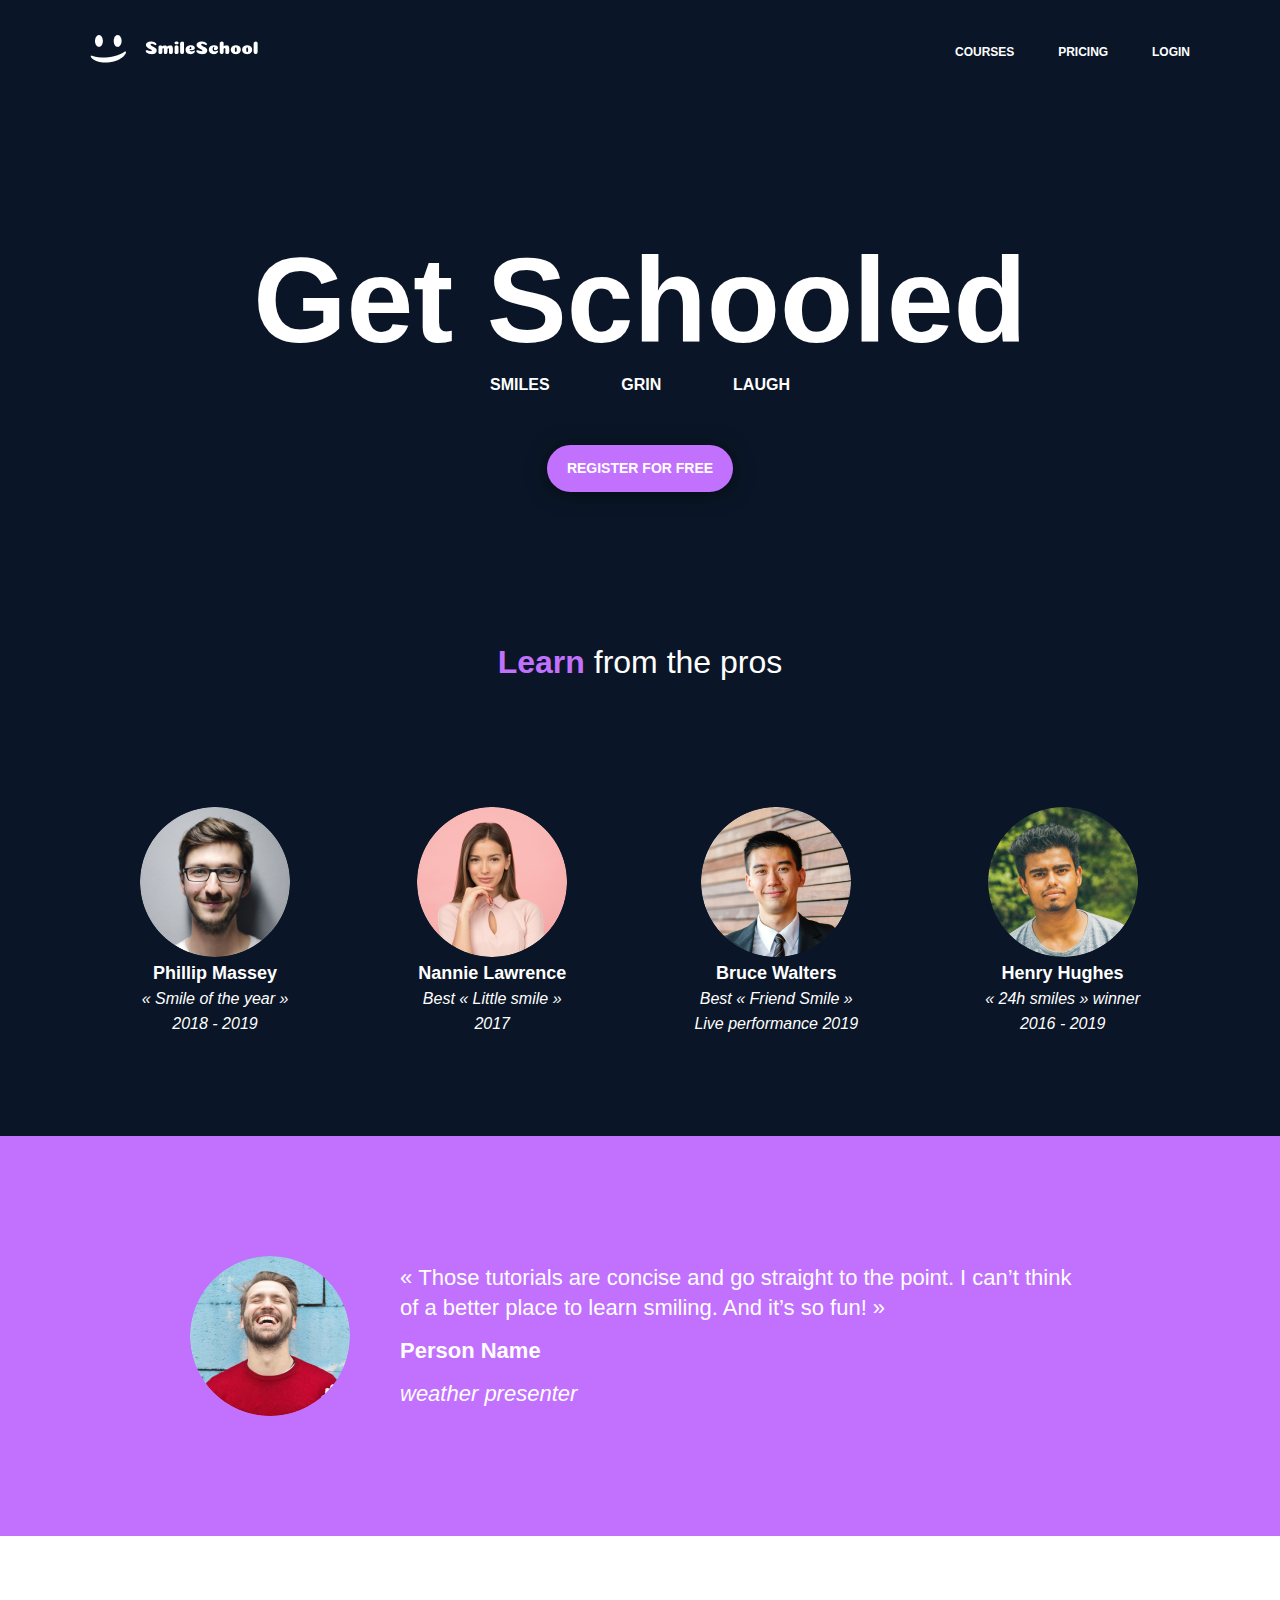
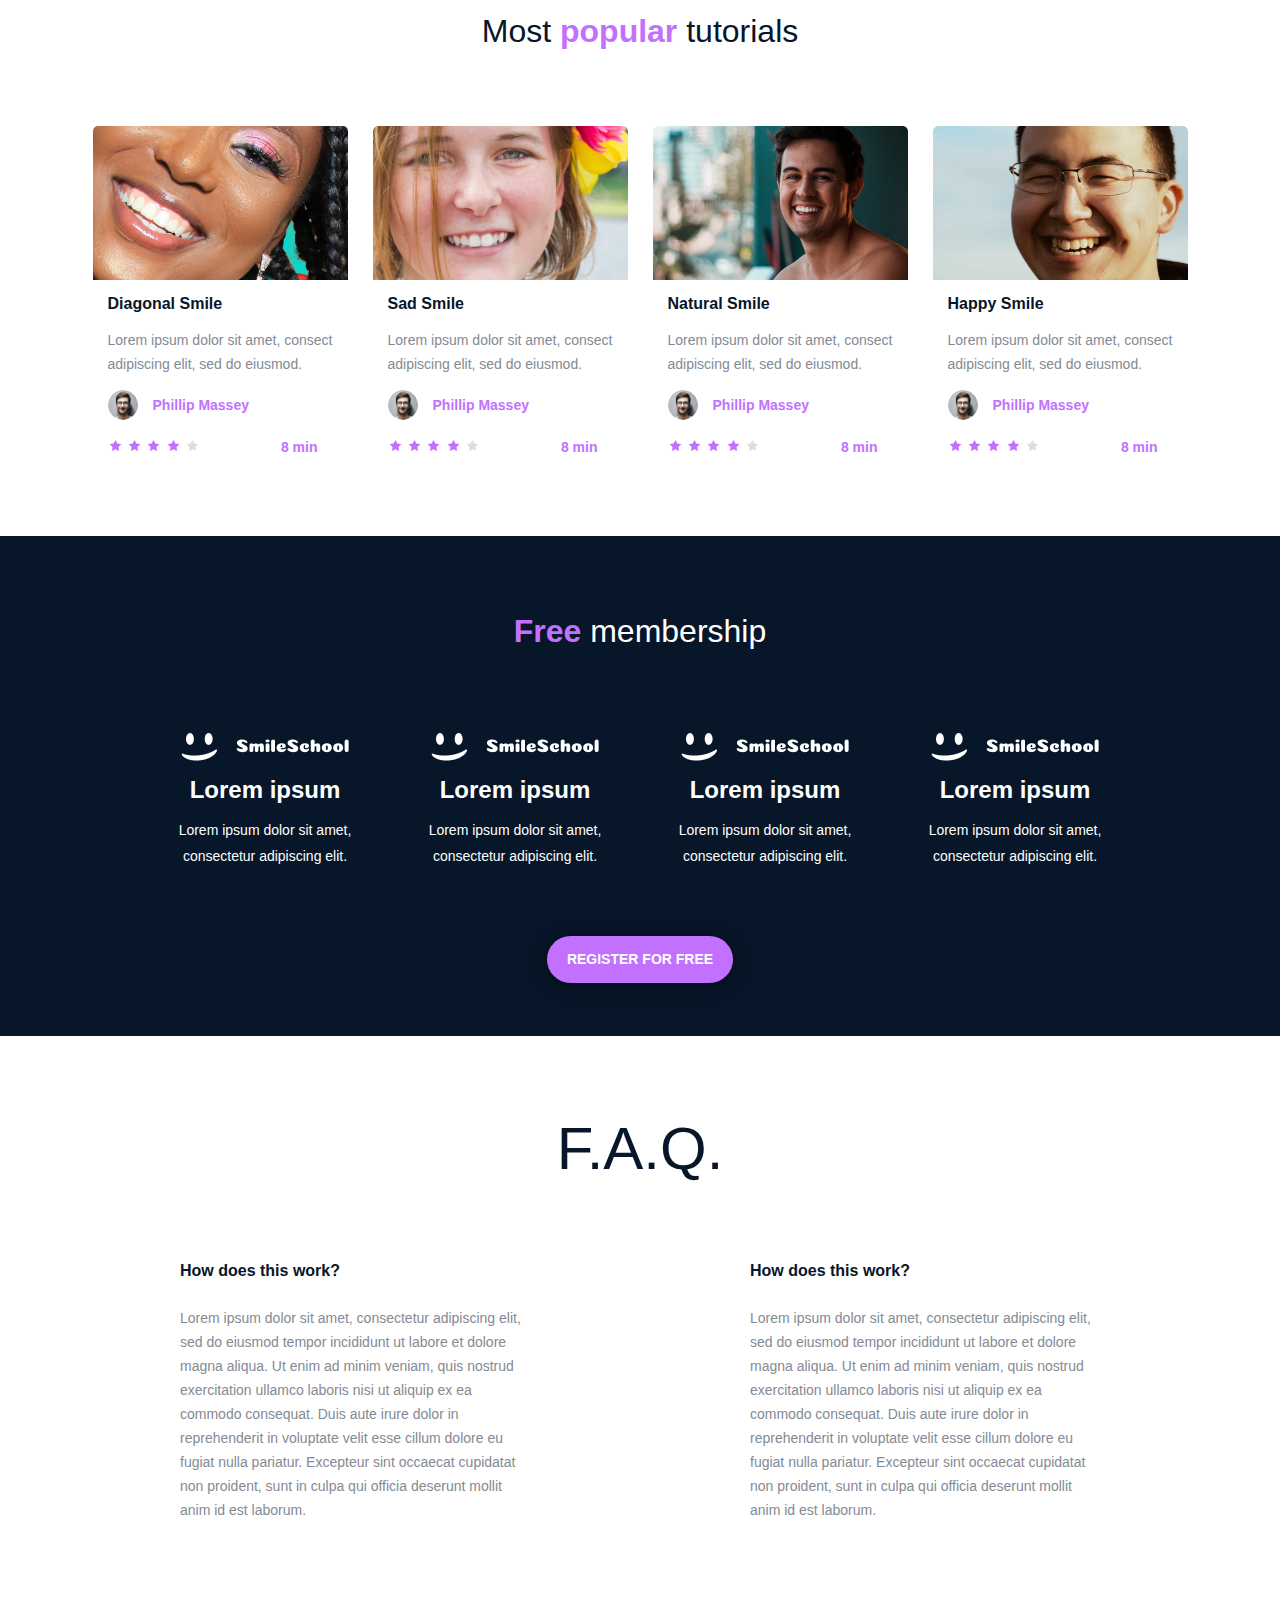
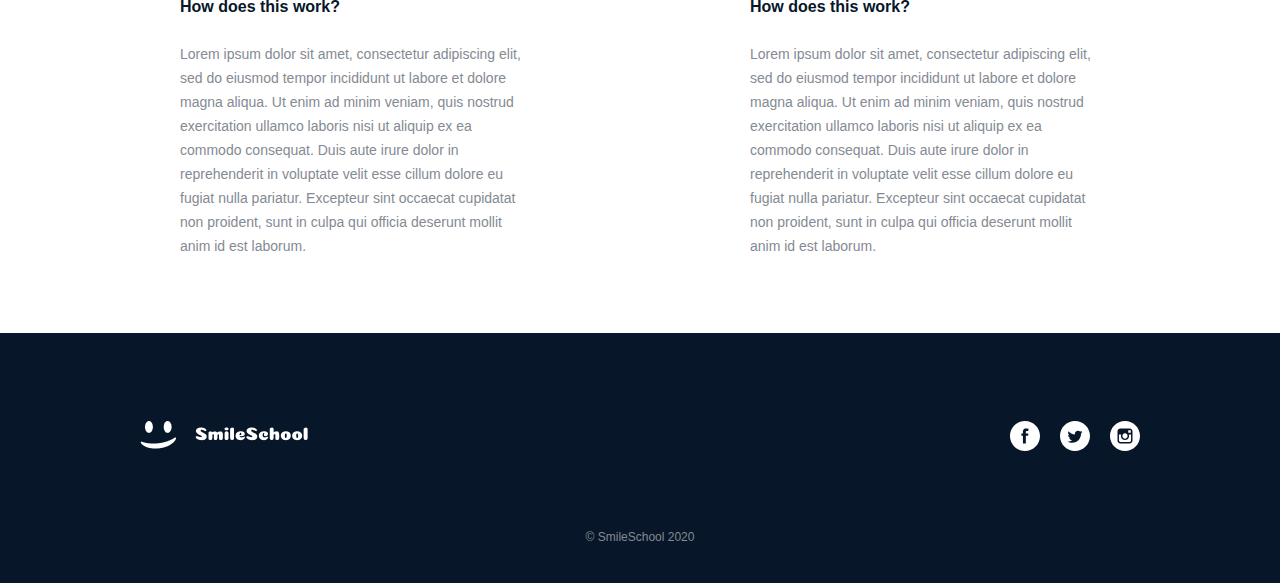
==== commit 4f6b8c89: "Add all the tasks" ====
--- a/css_advanced/index.html
+++ b/css_advanced/index.html
@@ -1,355 +1,371 @@
 <!DOCTYPE html>
-<html lang="en">
-    <head>
-        <meta charset="UTF-8" />
-        <meta name="viewport" content="width=device-width, initial-scale=1.0" />
-        <title>Document</title>
-        <link rel="stylesheet" href="styles.css" />
-    </head>
-    <body>
-        <header>
+<html lang="zxx">
+
+<head>
+    <meta charset="UTF-8">
+    <meta name="viewport" content="width=device-width, initial-scale=1.0">
+    <title>SmileSchool</title>
+
+    <link rel="stylesheet" href="./styles.css">
+</head>
+
+<body>
+    <!-- HEADER -->
+    <header>
+        <div id="nav_container">
+            <a href="#" title="Logo SmileSchool"><img src="./images/logo.png" alt="Log SmileSchool"></a>
+
+            <nav>
+                <a href="#" title="None">Courses</a>
+                <a href="#" title="None">Pricing</a>
+                <a href="#" title="None">Login</a>
+            </nav>
+        </div>
+    </header>
+
+    <!-- MAIN CONTENT -->
+    <main>
+        <!-- BANNER -->
+        <section id="banner">
+            <div id="banner_title_container">
+                <h1>Get Schooled</h1>
+
+                <p>
+                    <span>Smiles</span>
+                    <span>Grin</span>
+                    <span>Laugh</span>
+                </p>
+
+                <button>Register for free</button>
+            </div>
+
+            <div id="banner_pros_container">
+                <h2><span>Learn</span> from the pros</h2>
+
+                <div id="banner_pros_infos_container">
+                    <div class="banner_pros_infos">
+                        <img src="./images/1.png" alt="Phillip Massey photo">
+                        <h3>Phillip Massey</h3>
+
+                        <p>
+                            « Smile of the year »
+                            <br>
+                            2018 - 2019
+                        </p>
+                    </div>
+
+                    <div class="banner_pros_infos">
+                        <img src="./images/2.png" alt="Nannie Lawrence photo">
+                        <h3>Nannie Lawrence</h3>
+
+                        <p>
+                            Best « Little smile »
+                            <br>
+                            2017
+                        </p>
+                    </div>
+
+                    <div class="banner_pros_infos">
+                        <img src="./images/3.png" alt="Bruce Walters photo">
+                        <h3>Bruce Walters</h3>
+
+                        <p>
+                            Best « Friend Smile »
+                            <br>
+                            Live performance 2019
+                        </p>
+                    </div>
+
+                    <div class="banner_pros_infos">
+                        <img src="./images/4.png" alt="Henry Hughes photo">
+                        <h3>Henry Hughes</h3>
+
+                        <p>
+                            « 24h smiles » winner
+                            <br>
+                            2016 - 2019
+                        </p>
+                    </div>
+                </div>
+            </div>
+        </section>
+
+        <!-- QUOTE -->
+        <section id="quote">
+            <h1>Quote</h1>
+
+            <div id="quote_container">
+                <img src="./images/5.png" alt="Weather presenter photo">
+
+                <div id="quote_infos_container">
+                    <blockquote>« Those tutorials are concise and go straight to the point. I can’t think of a better place to learn smiling. And it’s so fun! »</blockquote>
+                    <p>Person Name</p>
+                    <p class="italic">weather presenter</p>
+                </div>
+            </div>
+        </section>
+
+        <!-- VIDEOS -->
+        <section id="videos">
+            <h1>Most <span>popular</span> tutorials</h1>
+
+            <div id="videos_container">
+                <!-- Diagonal Smile -->
+                <div class="solo_video_container">
+                    <div class="video">
+                        <img src="./images/6.png" alt="Diagonal smile photo">
+                    </div>
+
+                    <h2>Diagonal Smile</h2>
+                    <p>Lorem ipsum dolor sit amet, consect adipiscing elit, sed do eiusmod.</p>
+
+                    <div class="video_creator_container">
+                        <img src="./images/1.png" alt="Phillip Massey photo">
+                        <h3>Phillip Massey</h3>
+                    </div>
+
+                    <div class="stats_container">
+                        <div>
+                            <div>
+                                <svg class="star" xmlns="http://www.w3.org/2000/svg" viewBox="0 0 32 32">
+                                    <path d="M3.488 13.184l6.272 6.112-1.472 8.608 7.712-4.064 7.712 4.064-1.472-8.608 6.272-6.112-8.64-1.248-3.872-7.808-3.872 7.808z" fill="currentColor" />
+                                </svg>
+                                <svg class="star" xmlns="http://www.w3.org/2000/svg" viewBox="0 0 32 32">
+                                    <path d="M3.488 13.184l6.272 6.112-1.472 8.608 7.712-4.064 7.712 4.064-1.472-8.608 6.272-6.112-8.64-1.248-3.872-7.808-3.872 7.808z" fill="currentColor" />
+                                </svg>
+                                <svg class="star" xmlns="http://www.w3.org/2000/svg" viewBox="0 0 32 32">
+                                    <path d="M3.488 13.184l6.272 6.112-1.472 8.608 7.712-4.064 7.712 4.064-1.472-8.608 6.272-6.112-8.64-1.248-3.872-7.808-3.872 7.808z" fill="currentColor" />
+                                </svg>
+                                <svg class="star" xmlns="http://www.w3.org/2000/svg" viewBox="0 0 32 32">
+                                    <path d="M3.488 13.184l6.272 6.112-1.472 8.608 7.712-4.064 7.712 4.064-1.472-8.608 6.272-6.112-8.64-1.248-3.872-7.808-3.872 7.808z" fill="currentColor" />
+                                </svg>
+                                <svg class="star empty" xmlns="http://www.w3.org/2000/svg" viewBox="0 0 32 32">
+                                    <path d="M3.488 13.184l6.272 6.112-1.472 8.608 7.712-4.064 7.712 4.064-1.472-8.608 6.272-6.112-8.64-1.248-3.872-7.808-3.872 7.808z" fill="currentColor" />
+                                </svg>
+                            </div>
+                        </div>
+
+                        <p>8 min</p>
+                    </div>
+                </div>
+
+                <!-- Sad Smile -->
+                <div class="solo_video_container">
+                    <div class="video">
+                        <img src="./images/7.png" alt="Sad smile photo">
+                    </div>
+
+                    <h2>Sad Smile</h2>
+                    <p>Lorem ipsum dolor sit amet, consect adipiscing elit, sed do eiusmod.</p>
+
+                    <div class="video_creator_container ">
+                        <img src="./images/1.png" alt="Phillip Massey photo">
+                        <h3>Phillip Massey</h3>
+                    </div>
+
+                    <div class="stats_container">
+                        <div>
+                            <div>
+                                <svg class="star" xmlns="http://www.w3.org/2000/svg" viewBox="0 0 32 32">
+                                    <path d="M3.488 13.184l6.272 6.112-1.472 8.608 7.712-4.064 7.712 4.064-1.472-8.608 6.272-6.112-8.64-1.248-3.872-7.808-3.872 7.808z" fill="currentColor" />
+                                </svg>
+                                <svg class="star" xmlns="http://www.w3.org/2000/svg" viewBox="0 0 32 32">
+                                    <path d="M3.488 13.184l6.272 6.112-1.472 8.608 7.712-4.064 7.712 4.064-1.472-8.608 6.272-6.112-8.64-1.248-3.872-7.808-3.872 7.808z" fill="currentColor" />
+                                </svg>
+                                <svg class="star" xmlns="http://www.w3.org/2000/svg" viewBox="0 0 32 32">
+                                    <path d="M3.488 13.184l6.272 6.112-1.472 8.608 7.712-4.064 7.712 4.064-1.472-8.608 6.272-6.112-8.64-1.248-3.872-7.808-3.872 7.808z" fill="currentColor" />
+                                </svg>
+                                <svg class="star" xmlns="http://www.w3.org/2000/svg" viewBox="0 0 32 32">
+                                    <path d="M3.488 13.184l6.272 6.112-1.472 8.608 7.712-4.064 7.712 4.064-1.472-8.608 6.272-6.112-8.64-1.248-3.872-7.808-3.872 7.808z" fill="currentColor" />
+                                </svg>
+                                <svg class="star empty" xmlns="http://www.w3.org/2000/svg" viewBox="0 0 32 32">
+                                    <path d="M3.488 13.184l6.272 6.112-1.472 8.608 7.712-4.064 7.712 4.064-1.472-8.608 6.272-6.112-8.64-1.248-3.872-7.808-3.872 7.808z" fill="currentColor" />
+                                </svg>
+                            </div>
+                        </div>
+
+                        <p>8 min</p>
+                    </div>
+                </div>
+
+                <!-- Natural Smile -->
+                <div class="solo_video_container">
+                    <div class="video">
+                        <img src="./images/8.png" alt="Natural smile photo">
+                    </div>
+
+                    <h2>Natural Smile</h2>
+                    <p>Lorem ipsum dolor sit amet, consect adipiscing elit, sed do eiusmod.</p>
+
+                    <div class="video_creator_container ">
+                        <img src="./images/1.png" alt="Phillip Massey photo">
+                        <h3>Phillip Massey</h3>
+                    </div>
+
+                    <div class="stats_container">
+                        <div>
+                            <div>
+                                <svg class="star" xmlns="http://www.w3.org/2000/svg" viewBox="0 0 32 32">
+                                    <path d="M3.488 13.184l6.272 6.112-1.472 8.608 7.712-4.064 7.712 4.064-1.472-8.608 6.272-6.112-8.64-1.248-3.872-7.808-3.872 7.808z" fill="currentColor" />
+                                </svg>
+                                <svg class="star" xmlns="http://www.w3.org/2000/svg" viewBox="0 0 32 32">
+                                    <path d="M3.488 13.184l6.272 6.112-1.472 8.608 7.712-4.064 7.712 4.064-1.472-8.608 6.272-6.112-8.64-1.248-3.872-7.808-3.872 7.808z" fill="currentColor" />
+                                </svg>
+                                <svg class="star" xmlns="http://www.w3.org/2000/svg" viewBox="0 0 32 32">
+                                    <path d="M3.488 13.184l6.272 6.112-1.472 8.608 7.712-4.064 7.712 4.064-1.472-8.608 6.272-6.112-8.64-1.248-3.872-7.808-3.872 7.808z" fill="currentColor" />
+                                </svg>
+                                <svg class="star" xmlns="http://www.w3.org/2000/svg" viewBox="0 0 32 32">
+                                    <path d="M3.488 13.184l6.272 6.112-1.472 8.608 7.712-4.064 7.712 4.064-1.472-8.608 6.272-6.112-8.64-1.248-3.872-7.808-3.872 7.808z" fill="currentColor" />
+                                </svg>
+                                <svg class="star empty" xmlns="http://www.w3.org/2000/svg" viewBox="0 0 32 32">
+                                    <path d="M3.488 13.184l6.272 6.112-1.472 8.608 7.712-4.064 7.712 4.064-1.472-8.608 6.272-6.112-8.64-1.248-3.872-7.808-3.872 7.808z" fill="currentColor" />
+                                </svg>
+                            </div>
+                        </div>
+
+                        <p>8 min</p>
+                    </div>
+                </div>
+
+                <!-- Happy Smile -->
+                <div class="solo_video_container">
+                    <div class="video">
+                        <img src="./images/9.png" alt="Happy smile photo">
+                    </div>
+
+                    <h2>Happy Smile</h2>
+                    <p>Lorem ipsum dolor sit amet, consect adipiscing elit, sed do eiusmod.</p>
+
+                    <div class="video_creator_container ">
+                        <img src="./images/1.png" alt="Phillip Massey photo">
+                        <h3>Phillip Massey</h3>
+                    </div>
+
+                    <div class="stats_container">
+                        <div>
+                            <div>
+                                <svg class="star" xmlns="http://www.w3.org/2000/svg" viewBox="0 0 32 32">
+                                    <path d="M3.488 13.184l6.272 6.112-1.472 8.608 7.712-4.064 7.712 4.064-1.472-8.608 6.272-6.112-8.64-1.248-3.872-7.808-3.872 7.808z" fill="currentColor" />
+                                </svg>
+                                <svg class="star" xmlns="http://www.w3.org/2000/svg" viewBox="0 0 32 32">
+                                    <path d="M3.488 13.184l6.272 6.112-1.472 8.608 7.712-4.064 7.712 4.064-1.472-8.608 6.272-6.112-8.64-1.248-3.872-7.808-3.872 7.808z" fill="currentColor" />
+                                </svg>
+                                <svg class="star" xmlns="http://www.w3.org/2000/svg" viewBox="0 0 32 32">
+                                    <path d="M3.488 13.184l6.272 6.112-1.472 8.608 7.712-4.064 7.712 4.064-1.472-8.608 6.272-6.112-8.64-1.248-3.872-7.808-3.872 7.808z" fill="currentColor" />
+                                </svg>
+                                <svg class="star" xmlns="http://www.w3.org/2000/svg" viewBox="0 0 32 32">
+                                    <path d="M3.488 13.184l6.272 6.112-1.472 8.608 7.712-4.064 7.712 4.064-1.472-8.608 6.272-6.112-8.64-1.248-3.872-7.808-3.872 7.808z" fill="currentColor" />
+                                </svg>
+                                <svg class="star empty" xmlns="http://www.w3.org/2000/svg" viewBox="0 0 32 32">
+                                    <path d="M3.488 13.184l6.272 6.112-1.472 8.608 7.712-4.064 7.712 4.064-1.472-8.608 6.272-6.112-8.64-1.248-3.872-7.808-3.872 7.808z" fill="currentColor" />
+                                </svg>
+                            </div>
+                        </div>
+
+                        <p>8 min</p>
+                    </div>
+                </div>
+            </div>
+        </section>
+
+        <!-- MEMBERSHIP -->
+        <section id="membership">
+            <h1><span>Free</span> membership</h1>
+
+            <div id="membership_container">
+                <div class="membership_infos">
+                    <img src="./images/logo.png" alt="Smile">
+                    <h2>Lorem ipsum</h2>
+                    <p>Lorem ipsum dolor sit amet, consectetur adipiscing elit.</p>
+                </div>
+
+                <div class="membership_infos">
+                    <img src="./images/logo.png" alt="Smile">
+                    <h2>Lorem ipsum</h2>
+                    <p>Lorem ipsum dolor sit amet, consectetur adipiscing elit.</p>
+                </div>
+
+                <div class="membership_infos">
+                    <img src="./images/logo.png" alt="Smile">
+                    <h2>Lorem ipsum</h2>
+                    <p>Lorem ipsum dolor sit amet, consectetur adipiscing elit.</p>
+                </div>
+
+                <div class="membership_infos">
+                    <img src="./images/logo.png" alt="Smile">
+                    <h2>Lorem ipsum</h2>
+                    <p>Lorem ipsum dolor sit amet, consectetur adipiscing elit.</p>
+                </div>
+            </div>
+
+            <button>Register for free</button>
+        </section>
+
+        <!-- FAQ -->
+        <section id="faq">
+            <h1>F.A.Q.</h1>
+
+            <div id="faq_container">
+                <div class="faq_infos_container">
+                    <div class="faq_infos">
+                        <h2>How does this work?</h2>
+                        <p>Lorem ipsum dolor sit amet, consectetur adipiscing elit, sed do eiusmod tempor incididunt ut labore et dolore magna aliqua. Ut enim ad minim veniam, quis nostrud exercitation ullamco laboris nisi ut aliquip ex ea commodo consequat. Duis aute irure dolor in reprehenderit in voluptate velit esse cillum dolore eu fugiat nulla pariatur. Excepteur sint occaecat cupidatat non proident, sunt in culpa qui officia deserunt mollit anim id est laborum.</p>
+                    </div>
+
+                    <div class="faq_infos">
+                        <h2>How does this work?</h2>
+                        <p>Lorem ipsum dolor sit amet, consectetur adipiscing elit, sed do eiusmod tempor incididunt ut labore et dolore magna aliqua. Ut enim ad minim veniam, quis nostrud exercitation ullamco laboris nisi ut aliquip ex ea commodo consequat. Duis aute irure dolor in reprehenderit in voluptate velit esse cillum dolore eu fugiat nulla pariatur. Excepteur sint occaecat cupidatat non proident, sunt in culpa qui officia deserunt mollit anim id est laborum.</p>
+                    </div>
+                </div>
+
+                <div class="faq_infos_container">
+                    <div class="faq_infos">
+                        <h2>How does this work?</h2>
+                        <p>Lorem ipsum dolor sit amet, consectetur adipiscing elit, sed do eiusmod tempor incididunt ut labore et dolore magna aliqua. Ut enim ad minim veniam, quis nostrud exercitation ullamco laboris nisi ut aliquip ex ea commodo consequat. Duis aute irure dolor in reprehenderit in voluptate velit esse cillum dolore eu fugiat nulla pariatur. Excepteur sint occaecat cupidatat non proident, sunt in culpa qui officia deserunt mollit anim id est laborum.</p>
+                    </div>
+
+                    <div class="faq_infos">
+                        <h2>How does this work?</h2>
+                        <p>Lorem ipsum dolor sit amet, consectetur adipiscing elit, sed do eiusmod tempor incididunt ut labore et dolore magna aliqua. Ut enim ad minim veniam, quis nostrud exercitation ullamco laboris nisi ut aliquip ex ea commodo consequat. Duis aute irure dolor in reprehenderit in voluptate velit esse cillum dolore eu fugiat nulla pariatur. Excepteur sint occaecat cupidatat non proident, sunt in culpa qui officia deserunt mollit anim id est laborum.</p>
+                    </div>
+                </div>
+            </div>
+        </section>
+    </main>
+
+    <!-- FOOTER -->
+    <footer>
+        <div id="footer_container">
             <div>
-                <a href="#"><img src="./assets/logo.png" alt="" /></a>
-                <div>
-                    <a href="#">Courses</a>
-                    <a href="#">Pricing</a>
-                    <a href="#">Login</a>
-                </div>
-            </div>
-        </header>
-
-        <main>
-            <section>
-                <div>
-                    <h1>Get schooled</h1>
-                    <p class="sub-title">Smiles Grin Laugh</p>
-                    <button>Register for free</button>
-                </div>
-
-                <div>
-                    <h2><span>Learn</span> from the pros</h2>
-
-                    <div>
-                        <div>
-                            <img src="./assets/1.png" alt="Image" />
-                            <h3>Phillip Massey</h3>
-                            <p>
-                                « Smile of the year » <br />
-                                2018 - 2019
-                            </p>
-                        </div>
-
-                        <div>
-                            <img src="./assets/2.png" alt="Image" />
-                            <h3>Nannie Lawrence</h3>
-                            <p>
-                                Best « little smile » <br />
-                                2017
-                            </p>
-                        </div>
-
-                        <div>
-                            <img src="./assets/3.png" alt="Image" />
-                            <h3>Bruce Walters</h3>
-                            <p>
-                                Best « Friend Smile » <br />
-                                live performance 2019
-                            </p>
-                        </div>
-
-                        <div>
-                            <img src="./assets/4.png" alt="Image" />
-                            <h3>Henry Hughes</h3>
-                            <p>
-                                « 24h smiles » <br />
-                                winner 2016 - 2019
-                            </p>
-                        </div>
-                    </div>
-                </div>
-            </section>
-
-            <section>
-                <div>
-                    <img src="./assets/5.png" alt="Image" />
-                    <div>
-                        <blockquote>
-                            « Those tutorials are concise and go straight to the
-                            point. I can’t think of a better place to learn
-                            smiling. And it’s so fun!
-                        </blockquote>
-                        <p class="author">Person Name</p>
-                        <p>weather presenter</p>
-                    </div>
-                </div>
-            </section>
-
-            <section>
-                <h1>Most <span>popular</span> tutorials</h1>
-
-                <div class="vd-block">
-                    <!-- Video block -->
-                    <div class="vd">
-                        <img src="./assets/6.png" alt="Image" />
-                        <h2>Diagonal Smile</h2>
-                        <p>
-                            Lorem ipsum dolor sit amet, consect adipiscing elit,
-                            sed do eiusmod.
-                        </p>
-                        <!-- Block for Author -->
-                        <div class="vd-author">
-                            <img src="./assets/1.png" alt="Image" />
-                            <h3>Phillip Massey</h3>
-                        </div>
-                        <!-- Block for rating -->
-                        <div class="vd-rat">
-                            <div>
-                                <img src="./assets/star.png" alt="Star" />
-                                <img src="./assets/star.png" alt="Star" />
-                                <img src="./assets/star.png" alt="Star" />
-                                <img src="./assets/star.png" alt="Star" />
-                                <img src="./assets/blank_star.png" alt="Star" />
-                            </div>
-                            <p>8 min</p>
-                        </div>
-                    </div>
-
-                    <!-- Video block -->
-                    <div class="vd">
-                        <img src="./assets/7.png" alt="Image" />
-                        <h2>Sad Smile</h2>
-                        <p>
-                            Lorem ipsum dolor sit amet, consect adipiscing elit,
-                            sed do eiusmod.
-                        </p>
-                        <!-- Block for Author -->
-                        <div class="vd-author">
-                            <img src="./assets/1.png" alt="Image" />
-                            <h3>Phillip Massey</h3>
-                        </div>
-                        <!-- Block for rating -->
-                        <div class="vd-rat">
-                            <div>
-                                <img src="./assets/star.png" alt="Star" />
-                                <img src="./assets/star.png" alt="Star" />
-                                <img src="./assets/star.png" alt="Star" />
-                                <img src="./assets/star.png" alt="Star" />
-                                <img src="./assets/blank_star.png" alt="Star" />
-                            </div>
-                            <p>8 min</p>
-                        </div>
-                    </div>
-
-                    <!-- Video block -->
-                    <div class="vd">
-                        <img src="./assets/8.png" alt="Image" />
-                        <h2>Natural Smile</h2>
-                        <p>
-                            Lorem ipsum dolor sit amet, consect adipiscing elit,
-                            sed do eiusmod.
-                        </p>
-                        <!-- Block for Author -->
-                        <div class="vd-author">
-                            <img src="./assets/1.png" alt="Image" />
-                            <h3>Phillip Massey</h3>
-                        </div>
-                        <!-- Block for rating -->
-                        <div class="vd-rat">
-                            <div>
-                                <img src="./assets/star.png" alt="Star" />
-                                <img src="./assets/star.png" alt="Star" />
-                                <img src="./assets/star.png" alt="Star" />
-                                <img src="./assets/star.png" alt="Star" />
-                                <img src="./assets/blank_star.png" alt="Star" />
-                            </div>
-                            <p>8 min</p>
-                        </div>
-                    </div>
-
-                    <!-- Video block -->
-                    <div class="vd">
-                        <img src="./assets/9.png" alt="Image" />
-                        <h2>Happy Smile</h2>
-                        <p>
-                            Lorem ipsum dolor sit amet, consect adipiscing elit,
-                            sed do eiusmod.
-                        </p>
-                        <!-- Block for Author -->
-                        <div class="vd-author">
-                            <img src="./assets/1.png" alt="Image" />
-                            <h3>Phillip Massey</h3>
-                        </div>
-                        <!-- Block for rating -->
-                        <div class="vd-rat">
-                            <div>
-                                <img src="./assets/star.png" alt="Star" />
-                                <img src="./assets/star.png" alt="Star" />
-                                <img src="./assets/star.png" alt="Star" />
-                                <img src="./assets/star.png" alt="Star" />
-                                <img src="./assets/blank_star.png" alt="Star" />
-                            </div>
-                            <p>8 min</p>
-                        </div>
-                    </div>
-                </div>
-            </section>
-
-            <!-- Membership section -->
-            <section>
-                <h1><span>Free</span> membership</h1>
-
-                <div>
-                    <!-- Membership block -->
-                    <div>
-                        <img src="./assets/smile.png" alt="Image" />
-                        <h2>Lorem ipsum</h2>
-                        <p>
-                            Lorem ipsum dolor sit amet, consectetur adipiscing
-                            elit.
-                        </p>
-                    </div>
-
-                    <!-- Membership block -->
-                    <div>
-                        <img src="./assets/smile.png" alt="Image" />
-                        <h2>Lorem ipsum</h2>
-                        <p>
-                            Lorem ipsum dolor sit amet, consectetur adipiscing
-                            elit.
-                        </p>
-                    </div>
-
-                    <!-- Membership block -->
-                    <div>
-                        <img src="./assets/smile.png" alt="Image" />
-                        <h2>Lorem ipsum</h2>
-                        <p>
-                            Lorem ipsum dolor sit amet, consectetur adipiscing
-                            elit.
-                        </p>
-                    </div>
-
-                    <!-- Membership block -->
-                    <div>
-                        <img src="./assets/smile.png" alt="Image" />
-                        <h2>Lorem ipsum</h2>
-                        <p>
-                            Lorem ipsum dolor sit amet, consectetur adipiscing
-                            elit.
-                        </p>
-                    </div>
-                </div>
-
-                <button>REGISTER FOR FREE</button>
-            </section>
-
-            <!-- FAQ Section -->
-            <section>
-                <h1 class="title">F.A.Q.</h1>
-
-                <div class="block">
-                    <!-- Row block -->
-                    <div class="row">
-                        <!-- item block -->
-                        <div>
-                            <h2>How does this work?</h2>
-                            <p>
-                                Lorem ipsum dolor sit amet, consectetur
-                                adipiscing elit, sed do eiusmod tempor
-                                incididunt ut labore et dolore magna aliqua. Ut
-                                enim ad minim veniam, quis nostrud exercitation
-                                ullamco laboris nisi ut aliquip ex ea commodo
-                                consequat. Duis aute irure dolor in
-                                reprehenderit in voluptate velit esse cillum
-                                dolore eu fugiat nulla pariatur. Excepteur sint
-                                occaecat cupidatat non proident, sunt in culpa
-                                qui officia deserunt mollit anim id est laborum.
-                            </p>
-                        </div>
-
-                        <!-- item block -->
-                        <div>
-                            <h2>How does this work?</h2>
-                            <p>
-                                Lorem ipsum dolor sit amet, consectetur
-                                adipiscing elit, sed do eiusmod tempor
-                                incididunt ut labore et dolore magna aliqua. Ut
-                                enim ad minim veniam, quis nostrud exercitation
-                                ullamco laboris nisi ut aliquip ex ea commodo
-                                consequat. Duis aute irure dolor in
-                                reprehenderit in voluptate velit esse cillum
-                                dolore eu fugiat nulla pariatur. Excepteur sint
-                                occaecat cupidatat non proident, sunt in culpa
-                                qui officia deserunt mollit anim id est laborum.
-                            </p>
-                        </div>
-                    </div>
-
-                    <!-- Row block -->
-                    <div class="row">
-                        <!-- item block -->
-                        <div>
-                            <h2>How does this work?</h2>
-                            <p>
-                                Lorem ipsum dolor sit amet, consectetur
-                                adipiscing elit, sed do eiusmod tempor
-                                incididunt ut labore et dolore magna aliqua. Ut
-                                enim ad minim veniam, quis nostrud exercitation
-                                ullamco laboris nisi ut aliquip ex ea commodo
-                                consequat. Duis aute irure dolor in
-                                reprehenderit in voluptate velit esse cillum
-                                dolore eu fugiat nulla pariatur. Excepteur sint
-                                occaecat cupidatat non proident, sunt in culpa
-                                qui officia deserunt mollit anim id est laborum.
-                            </p>
-                        </div>
-
-                        <!-- item block -->
-                        <div>
-                            <h2>How does this work?</h2>
-                            <p>
-                                Lorem ipsum dolor sit amet, consectetur
-                                adipiscing elit, sed do eiusmod tempor
-                                incididunt ut labore et dolore magna aliqua. Ut
-                                enim ad minim veniam, quis nostrud exercitation
-                                ullamco laboris nisi ut aliquip ex ea commodo
-                                consequat. Duis aute irure dolor in
-                                reprehenderit in voluptate velit esse cillum
-                                dolore eu fugiat nulla pariatur. Excepteur sint
-                                occaecat cupidatat non proident, sunt in culpa
-                                qui officia deserunt mollit anim id est laborum.
-                            </p>
-                        </div>
-                    </div>
-                </div>
-            </section>
-        </main>
-
-        <footer>
-            <div>
-                <!-- row block -->
-                <div class="block">
-                    <div>
-                        <img src="./assets/logo.png" alt="Logo" />
-                    </div>
-
-                    <!-- block -->
-                    <div>
-                        <a href="#"
-                            ><img src="./assets/Facebook_White.png" alt="Image"
-                        /></a>
-                        <a href="#"
-                            ><img src="./assets/Twitter_White.png" alt="Image"
-                        /></a>
-                        <a href="#"
-                            ><img
-                                src="./assets/Instagram_White.png"
-                                alt="Image"
-                        /></a>
-                    </div>
-                </div>
-                <p>©smileschool 2020</p>
-            </div>
-        </footer>
-    </body>
+                <img src="./images/logo.png" alt="Log SmileSchool">
+            </div>
+
+            <div id="social_media_icon_container">
+                <a href="https://www.facebook.com" title="Facebook" target="_blank">
+                    <svg class="social_media_icon" xmlns="http://www.w3.org/2000/svg" viewBox="-143 145 512 512">
+                        <path d="M113,145c-141.4,0-256,114.6-256,256s114.6,256,256,256s256-114.6,256-256S254.4,145,113,145z M169.5,357.6l-2.9,38.3h-39.3 v133H77.7v-133H51.2v-38.3h26.5v-25.7c0-11.3,0.3-28.8,8.5-39.7c8.7-11.5,20.6-19.3,41.1-19.3c33.4,0,47.4,4.8,47.4,4.8l-6.6,39.2 c0,0-11-3.2-21.3-3.2c-10.3,0-19.5,3.7-19.5,14v29.9H169.5z"></path>
+                    </svg>
+                </a>
+
+                <a href="https://www.twitter.com" title="Twitter" target="_blank">
+                    <svg class="social_media_icon" xmlns="http://www.w3.org/2000/svg" viewBox="-143 145 512 512">
+                            <path d="M113,145c-141.4,0-256,114.6-256,256s114.6,256,256,256s256-114.6,256-256S254.4,145,113,145z M215.2,361.2 c0.1,2.2,0.1,4.5,0.1,6.8c0,69.5-52.9,149.7-149.7,149.7c-29.7,0-57.4-8.7-80.6-23.6c4.1,0.5,8.3,0.7,12.6,0.7 c24.6,0,47.3-8.4,65.3-22.5c-23-0.4-42.5-15.6-49.1-36.5c3.2,0.6,6.5,0.9,9.9,0.9c4.8,0,9.5-0.6,13.9-1.9 C13.5,430-4.6,408.7-4.6,383.2v-0.6c7.1,3.9,15.2,6.3,23.8,6.6c-14.1-9.4-23.4-25.6-23.4-43.8c0-9.6,2.6-18.7,7.1-26.5 c26,31.9,64.7,52.8,108.4,55c-0.9-3.8-1.4-7.8-1.4-12c0-29,23.6-52.6,52.6-52.6c15.1,0,28.8,6.4,38.4,16.6 c12-2.4,23.2-6.7,33.4-12.8c-3.9,12.3-12.3,22.6-23.1,29.1c10.6-1.3,20.8-4.1,30.2-8.3C234.4,344.5,225.5,353.7,215.2,361.2z"></path>
+                    </svg>
+                </a>
+
+                <a href="https://www.instagram.com" title="Instagram" target="_blank">
+                    <svg class="social_media_icon" xmlns="http://www.w3.org/2000/svg" viewBox="-143 145 512 512">
+                        <path d="M113,446c24.8,0,45.1-20.2,45.1-45.1c0-9.8-3.2-18.9-8.5-26.3c-8.2-11.3-21.5-18.8-36.5-18.8s-28.3,7.4-36.5,18.8 c-5.3,7.4-8.5,16.5-8.5,26.3C68,425.8,88.2,446,113,446z"></path>
+                        <polygon points="211.4,345.9 211.4,308.1 211.4,302.5 205.8,302.5 168,302.6 168.2,346 "></polygon>
+                        <path d="M183,401c0,38.6-31.4,70-70,70c-38.6,0-70-31.4-70-70c0-9.3,1.9-18.2,5.2-26.3H10v104.8C10,493,21,504,34.5,504h157 c13.5,0,24.5-11,24.5-24.5V374.7h-38.2C181.2,382.8,183,391.7,183,401z"></path>
+                        <path d="M113,145c-141.4,0-256,114.6-256,256s114.6,256,256,256s256-114.6,256-256S254.4,145,113,145z M241,374.7v104.8 c0,27.3-22.2,49.5-49.5,49.5h-157C7.2,529-15,506.8-15,479.5V374.7v-52.3c0-27.3,22.2-49.5,49.5-49.5h157 c27.3,0,49.5,22.2,49.5,49.5V374.7z"></path>
+                    </svg>
+                </a>
+            </div>
+        </div>
+
+        <p>© SmileSchool 2020</p>
+    </footer>
+</body>
+
 </html>--- a/css_advanced/styles.css
+++ b/css_advanced/styles.css
@@ -1,347 +1,507 @@
-@import url("https://fonts.googleapis.com/css2?family=Open+Sans&display=swap");
-
-* {
+/********** FONT IMPORT **********/
+@font-face {
+    font-family: "SourceSansPro Light";
+    src: url(./resources/fonts/sourcesanspro-light.otf);
+}
+
+@font-face {
+    font-family: "SourceSansPro Regular";
+    src: url(./resources/fonts/sourcesanspro-regular.otf);
+}
+
+@font-face {
+    font-family: "SourceSansPro Black";
+    src: url(./resources/fonts/sourcesanspro-black.otf);
+}
+
+/********** RESET CSS **********/
+*,
+*::before,
+*::after {
+    box-sizing: border-box;
+    margin: 0;
     padding: 0;
-    margin: 0;
     text-decoration: none;
-    font-family: "Open Sans", sans-serif;
-}
-
+    list-style: none;
+    scroll-behavior: smooth;
+}
+
+/********** GENERAL **********/
 body {
-    background-image: url("./assets/background.png");
+    font-family: "SourceSansPro Regular", sans-serif;
+    color: #ffffff;
+    background-image: url(./resources/images/background.png);
+    background-size: auto;
+    background-position: top;
     background-repeat: no-repeat;
-    max-height: 100vh;
-    background-position: start;
-    background-size: cover;
-}
-
-/* Start in Header */
-
-header {
-    text-transform: uppercase;
-}
-
-header div {
-    color: white;
-    display: flex;
-    justify-content: space-between;
-    align-items: center;
-    padding: 20px 50px;
-}
-
-header div div a {
-    color: white;
-    margin: 0 30px;
-}
-
-/* End Header Style */
-
-/* Start in first section */
-
-section:nth-child(1) div:nth-child(1) {
-    margin: 60px 0;
-    text-align: center;
-}
-
-section:nth-child(1) div:nth-child(1) h1 {
-    font-size: 120px;
-    color: white;
-}
-
-.sub-title {
-    text-transform: uppercase;
-    color: white;
-    word-spacing: 60px;
-}
-
-/* section:nth-child(1) div:nth-child(1) button { */
-button {
-    background-color: #c271ff;
-    color: white;
-    padding: 10px 20px;
-    margin: 20px;
-    border: 0;
-    border-radius: 20px;
-    text-transform: uppercase;
-    box-shadow: 2px 2px 2px 1px rgba(0, 0, 0, 0.2);
-}
-
-section:nth-child(1) div:nth-child(2) {
-    text-align: center;
-    padding-bottom: 10px;
-}
-
-section:nth-child(1) div:nth-child(2) h2 {
-    padding-top: 70px;
-    font-size: 32px;
-    color: white;
-}
-
-section:nth-child(1) div:nth-child(2) h2 span {
-    color: #c271ff;
-}
-
-section:nth-child(1) div:nth-child(2) div {
-    display: flex;
-    justify-content: space-around;
-    margin: 50px 0;
-}
-
-section:nth-child(1) div:nth-child(2) div div {
-    margin: 20px;
-}
-
-section:nth-child(1) div:nth-child(2) div div,
-img,
-h3,
-p {
-    display: block;
-}
-
-section:nth-child(1) div:nth-child(2) div div h3 {
-    font: bold;
-    color: white;
-    margin: 0.45rem 0;
-}
-
-section:nth-child(1) div:nth-child(2) div div p {
-    color: rgb(215, 215, 215);
-    font-style: italic;
-}
-
-/* End first section */
-
-/* Start Second section */
-
-section:nth-child(2) {
-    background-color: #c271ff;
-    display: flex;
-    justify-content: space-evenly;
-    align-items: center;
-    padding: 80px 0;
-}
-
-section:nth-child(2) div:nth-child(1) {
-    color: white;
-}
-
-section:nth-child(2) blockquote {
-    margin-top: 10px;
-}
-
-.author {
-    font-weight: bold;
-    font-size: large;
-    margin: 20px 0 10px 0;
-}
-
-section:nth-child(2) img {
-    width: 160px;
-    float: left;
-    margin-right: 30px;
-}
-
-/* End Second section */
-
-/* Start third section */
-
-section:nth-child(3) {
-    text-align: center;
-    padding-bottom: 30px;
-}
-
-section:nth-child(3) h1 {
+    background-attachment: fixed;
+    /* Can be disabled, non compliant, just for style ;) */
+    background-color: #0a1627;
+}
+
+main {
+    top: 0;
+    left: 0;
+    width: 100%;
+    z-index: -1;
+}
+
+h1 {
+    font-family: "SourceSansPro Light", sans-serif;
     font-size: 32px;
     font-weight: 300;
-    margin: 60px 0;
-}
-
-section:nth-child(3) h1 span {
-    font-weight: bold;
+    line-height: 40px;
+}
+
+h1 span {
+    font-family: "SourceSansPro Regular", sans-serif;
+    font-weight: 700;
     color: #c271ff;
 }
 
-.vd-block {
-    display: flex;
-    justify-content: space-evenly;
-    text-align: left;
-}
-
-.vd {
-    max-width: 255px;
-}
-
-.vd h2 {
+button {
+    padding: 15px 20px;
+    font-size: 14px;
+    font-weight: 600;
+    line-height: 17px;
+    text-transform: uppercase;
+    color: #ffffff;
+    border: none;
+    border-radius: 25px;
+    background-color: #c271ff;
+    box-shadow: 0px 2px 20px 0px #00000080;
+    transition: 0.2s ease-in-out;
+    cursor: pointer;
+}
+
+button:hover {
+    transform: scale(1.1);
+}
+
+.italic {
+    font-style: italic;
+}
+
+/********** HEADER **********/
+header {
+    width: 1100px;
+    height: 30px;
+    margin: 35px auto;
+}
+
+#nav_container {
+    display: flex;
+    justify-content: space-between;
+    align-items: center;
+}
+
+nav {
+    width: 235px;
+    display: flex;
+    justify-content: space-between;
+    align-items: center;
+}
+
+nav a {
+    font-size: 12px;
+    font-weight: 700;
+    line-height: 15px;
+    text-transform: uppercase;
+    color: #ffffff;
+}
+
+nav a:hover {
+    text-decoration: underline;
+}
+
+/********** BANNER SECTION **********/
+/* Banner title block */
+#banner_title_container {
+    padding-top: 125px;
+    display: flex;
+    flex-direction: column;
+    justify-content: center;
+    align-items: center;
+}
+
+#banner_title_container h1 {
+    font-family: "SourceSansPro Black", sans-serif;
+    font-size: 120px;
+    font-weight: 700;
+    line-height: 150px;
+}
+
+#banner_title_container p {
+    width: 300px;
+    margin-bottom: 50px;
+    display: flex;
+    justify-content: space-between;
     font-size: 16px;
-    margin: 15px 0;
-}
-
-.vd p {
-    color: #07162980;
+    font-weight: 700;
+    line-height: 20px;
+    text-transform: uppercase;
+}
+
+/* Banner pros block */
+#banner_pros_container {
+    margin-top: 150px;
+    display: flex;
+    flex-direction: column;
+    justify-content: center;
+    align-items: center;
+}
+
+#banner_pros_container h2 {
+    font-family: "SourceSansPro Light", sans-serif;
+    font-size: 32px;
+    font-weight: 300;
+    line-height: 40px;
+}
+
+#banner_pros_container h2 span {
+    font-family: "SourceSansPro Regular", sans-serif;
+    font-weight: 700;
+    color: #c271ff;
+}
+
+#banner_pros_infos_container {
+    width: 1000px;
+    margin-top: 125px;
+    margin-bottom: 100px;
+    display: flex;
+    flex-direction: row;
+    justify-content: space-between;
+    align-items: center;
+}
+
+.banner_pros_infos {
+    text-align: center;
+}
+
+.banner_pros_infos img {
+    width: 150px;
+    height: 150px;
+    border-radius: 50%;
+}
+
+.banner_pros_infos h3 {
+    font-size: 18px;
+    font-weight: 900;
+    line-height: 25px;
+}
+
+.banner_pros_infos p {
+    font-family: "SourceSansPro Light", sans-serif;
+    font-size: 16px;
+    font-weight: 400;
+    line-height: 25px;
+    font-style: italic;
+}
+
+/********** QUOTE SECTION **********/
+#quote {
+    width: 100%;
+    height: 400px;
+    display: flex;
+    justify-content: center;
+    align-items: center;
+    background-color: #c271ff;
+}
+
+/* Hidden h1 to pass W3C htmml validator */
+#quote h1 {
+    display: none;
+}
+
+#quote_container {
+    width: 900px;
+    height: 160px;
+    display: flex;
+    flex-direction: row;
+    justify-content: center;
+    align-items: center;
+    gap: 50px;
+    font-size: 22px;
+    font-weight: 500;
+    line-height: 30px;
+}
+
+#quote_container img {
+    width: 160px;
+    height: 160px;
+    border-radius: 50%;
+}
+
+#quote_infos_container {
+    height: 100%;
+    display: flex;
+    flex-direction: column;
+    justify-content: space-around;
+}
+
+#quote_infos_container blockquote {
+    font-family: "SourceSansPro Light", sans-serif;
+}
+
+#quote_infos_container p {
+    font-weight: 700;
+}
+
+#quote_infos_container p.italic {
+    font-family: "SourceSansPro Light", sans-serif;
+    font-weight: 500;
+}
+
+/********** VIDEOS SECTION **********/
+#videos {
+    width: 100%;
+    margin: auto;
+    padding: 75px;
+    color: #071629;
+    display: flex;
+    flex-direction: column;
+    justify-content: center;
+    align-items: center;
+    background-color: #ffffff;
+}
+
+#videos_container {
+    padding: 75px 75px 0 75px;
+    display: flex;
+    flex-direction: row;
+    justify-content: space-between;
+    align-items: center;
+    gap: 25px;
+}
+
+.solo_video_container {
+    width: 255px;
+    height: 335px;
+    display: flex;
+    flex-direction: column;
+    justify-content: space-between;
+}
+
+.video {
+    position: relative;
+    cursor: pointer;
+}
+
+.video img {
+    display: block;
+    border-radius: 5px 5px 0 0;
+}
+
+.video::after {
+    content: url("./resources/images/play-button.svg");
+    position: absolute;
+    top: 50%;
+    left: 50%;
+    width: 64px;
+    height: 64px;
+    transform: translate(-50%, -50%);
+}
+
+.solo_video_container h2 {
+    padding: 0 15px;
+    font-size: 16px;
+    font-weight: 700;
+    line-height: 20px;
+}
+
+.solo_video_container p {
+    padding: 0 15px;
     font-size: 14px;
-    margin-bottom: 15px;
-}
-
-.vd-author {
-    display: flex;
-    align-items: center;
-}
-
-.vd-author img {
+    font-weight: 400;
+    line-height: 24px;
+    text-align: justify;
+    color: #848a93;
+}
+
+.video_creator_container {
+    padding: 0 15px;
+    display: flex;
+    flex-direction: row;
+    justify-content: left;
+    align-items: center;
+}
+
+.video_creator_container img {
     width: 30px;
-}
-
-.vd-author h3 {
+    height: 30px;
+    border-radius: 50%;
+}
+
+.video_creator_container h3 {
+    margin-left: 15px;
+    font-family: "SourceSansPro Light", sans-serif;
     font-size: 14px;
-    margin-left: 10px;
+    font-weight: 600;
+    line-height: 27px;
     color: #c271ff;
 }
 
-.vd-rat {
-    display: flex;
-    margin: 15px 0;
-    justify-content: space-between;
-}
-
-.vd-rat div img {
+.stats_container {
+    width: 100%;
+    padding: 0 15px;
+    display: flex;
+    flex-direction: row;
+    justify-content: space-between;
+    align-items: center;
+}
+
+.stats_container p {
+    font-family: "SourceSansPro Light", sans-serif;
+    font-size: 14px;
+    font-weight: 600;
+    line-height: 27px;
+    color: #c271ff;
+}
+
+.star {
     width: 15px;
     height: 15px;
-    margin-right: 8px;
-}
-
-.vd-rat div {
-    display: flex;
-}
-
-.vd-rat p {
     color: #c271ff;
 }
 
-/* End third section */
-
-/* Start membership section */
-
-section:nth-child(4) {
+.star.empty {
+    color: #dddddd;
+}
+
+/********** MEMBERSHIP SECTION **********/
+#membership {
+    width: 100%;
+    height: 500px;
+    padding: 75px 0;
+    display: flex;
+    flex-direction: column;
+    justify-content: space-between;
+    align-items: center;
+    background-color: #071629;
+}
+
+#membership_container {
+    padding: 75px 0 60px 0;
+    display: flex;
+    flex-direction: row;
+    justify-content: center;
+    align-items: center;
+}
+
+.membership_infos {
+    width: 250px;
+    height: 150px;
+    display: flex;
+    flex-direction: column;
+    justify-content: space-around;
+    align-items: center;
+}
+
+.membership_infos p {
+    width: 200px;
+    font-size: 14px;
+    font-weight: 400;
+    line-height: 26px;
     text-align: center;
-    background-color: #071629;
-    color: white;
-}
-
-section:nth-child(4) h1 {
-    padding: 50px 0;
-    font-weight: 300;
-}
-
-section:nth-child(4) h1 span {
-    font-weight: bold;
-    color: #c271ff;
-}
-
-section:nth-child(4) div {
-    display: flex;
-    justify-content: space-around;
-}
-
-section:nth-child(4) div div,
-img,
-h2,
-p {
-    display: block;
-}
-
-section:nth-child(4) div div {
-    max-width: 257px;
-}
-
-section:nth-child(4) div div img {
-    text-align: center;
-    margin-left: 40%;
-}
-
-section:nth-child(4) div div h2 {
-    margin: 20px 0;
-    font-size: 18px;
-}
-
-section:nth-child(4) div div p {
-    font-size: 14px;
-    font-weight: 300;
-    color: rgb(221, 221, 221);
-}
-
-section:nth-child(4) button {
-    margin: 60px 0 50px 0;
-}
-
-/* End membership section */
-
-/* Start FAQ section */
-
-section:nth-child(5) {
-    margin: 0 0 60px 0;
-    text-align: center;
-}
-
-section:nth-child(5) .title {
+}
+
+/********** FAQ SECTION **********/
+#faq {
+    padding: 75px;
+    display: flex;
+    flex-direction: column;
+    justify-content: center;
+    align-items: center;
+    color: #071629;
+    background-color: #ffffff;
+}
+
+#faq h1 {
     font-size: 60px;
     font-weight: 300;
-    margin: 60px 0;
-}
-
-section:nth-child(5) .block .row {
-    display: flex;
-    justify-content: space-around;
-}
-
-section:nth-child(5) .block .row div {
-    text-align: left;
-    max-width: 350px;
-    margin-bottom: 60px;
-}
-
-section:nth-child(5) .block .row div h2 {
-    margin: 20px 0 30px 0;
+    line-height: 75px;
+}
+
+#faq_container {
+    width: 900px;
+    margin-top: 75px;
+    display: flex;
+    flex-direction: column;
+    justify-content: space-between;
+    align-items: center;
+    gap: 75px;
+}
+
+.faq_infos_container {
+    display: flex;
+    gap: 220px;
+}
+
+.faq_infos {
+    width: 350px;
+}
+
+.faq_infos h2 {
+    margin-bottom: 25px;
     font-size: 16px;
     font-weight: 700;
-}
-
-section:nth-child(5) .block .row div p {
+    line-height: 20px;
+}
+
+.faq_infos p {
+    font-family: "SourceSansPro Light", sans-serif;
     font-size: 14px;
     font-weight: 400;
-    color: #071629;
-    line-height: 1.5;
-}
-
-/* End FAQ section */
-
-/* Start in Footer */
-
+    line-height: 24px;
+    color: #848a93;
+}
+
+/********** FAQ SECTION **********/
 footer {
+    width: 100%;
+    height: 250px;
+    padding-top: 50px;
+    display: flex;
+    flex-direction: column;
+    justify-content: space-around;
+    align-items: center;
     background-color: #071629;
-    color: white;
-}
-
-footer .block {
-    display: flex;
-    justify-content: space-around;
-    padding: 90px 0;
-    text-align: center;
-}
-
-footer .block div:nth-child(2) {
-    display: flex;
-}
-
-footer .block div:nth-child(2) a {
-    margin: 0 10px;
 }
 
 footer p {
-    text-align: center;
-    color: white;
+    font-family: "SourceSansPro Light", sans-serif;
     font-size: 12px;
     font-weight: 400;
-    padding-bottom: 40px;
-}
-
-/* End in Footer */+    line-height: 15px;
+    color: #848a93;
+}
+
+#footer_container {
+    width: 1000px;
+    display: flex;
+    justify-content: space-between;
+    align-items: center;
+}
+
+#social_media_icon_container {
+    display: flex;
+    justify-content: center;
+    align-items: center;
+    gap: 20px;
+    transition: 0.2s ease-in-out;
+}
+
+#social_media_icon_container a {
+    transition: 0.2s ease-in-out;
+}
+
+#social_media_icon_container a:hover {
+    transform: scale(1.1);
+}
+
+.social_media_icon {
+    width: 30px;
+    height: 30px;
+    fill: #ffffff;
+    cursor: pointer;
+}